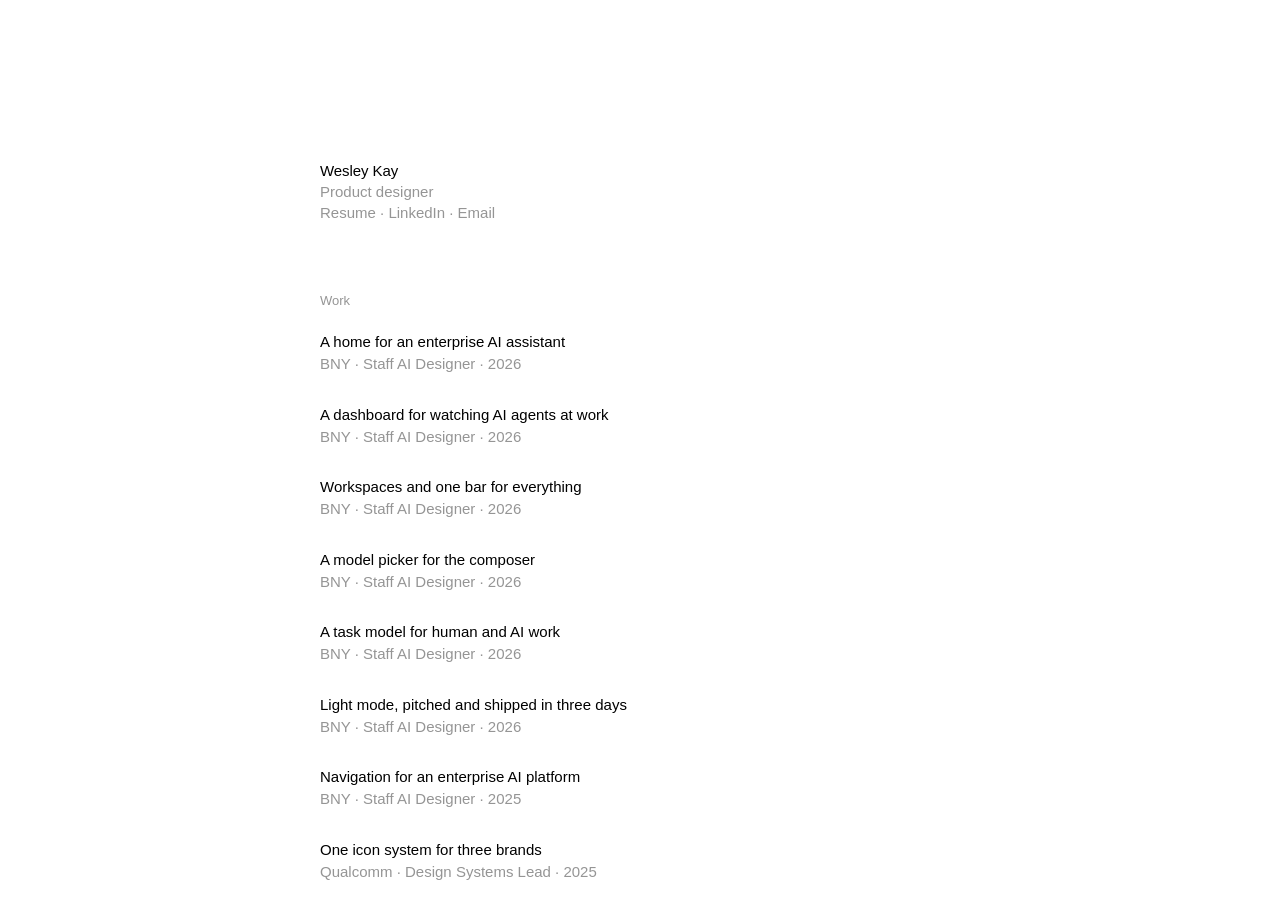
==== index.html @ f8090414 "Project covers, results first, more CivilGrid screens, idle-aware analytics - Ten projects open with" ====
<!doctype html>
<html lang="en">
<head>
<meta charset="utf-8">
<meta name="viewport" content="width=device-width, initial-scale=1">
<title>Wesley Kay · Product designer</title>
<meta name="description" content="Wesley Kay, product designer. Selected projects from BNY, Qualcomm, T-Mobile, Overlay, CivilGrid, and more.">
<meta property="og:title" content="Wesley Kay · Product designer">
<meta property="og:description" content="Senior product designer. Currently design lead for the core experience of Eliza, BNY's enterprise AI platform.">
<meta property="og:type" content="website">
<meta name="theme-color" content="#ffffff" media="(prefers-color-scheme: light)">
<meta name="theme-color" content="#141414" media="(prefers-color-scheme: dark)">
<meta name="color-scheme" content="light dark">
<link rel="icon" href="data:,">
<style>
  :root {
    --ink: #000;          /* titles */
    --ink-2: #2b2b2b;     /* body copy */
    --ink-3: #555;        /* secondary copy, captions */
    --gray: #959595;      /* meta lines */
    --rule: #ececec;
    --bg: #fff;
    --pill: rgba(255,255,255,.78);
    --ring: rgba(0,0,0,.08);
    --ring-hover: rgba(0,0,0,.2);
    --dot: #9a9a9a;
    --veil: rgba(255,255,255,.97);
    --col: 380px;
    --gutter: 56px;
    --ease: cubic-bezier(.22, .7, .12, 1);
    --dur: 650ms;
  }
  * { box-sizing: border-box; margin: 0; padding: 0; }
  :root { color-scheme: light dark; }
  @media (prefers-color-scheme: dark) {
    :root {
      --ink: #f2f2f2; --ink-2: #d4d4d4; --ink-3: #a6a6a6; --gray: #8c8c8c; --rule: #2b2b2b;
      --bg: #141414; --pill: rgba(28,28,28,.8); --ring: rgba(255,255,255,.12); --ring-hover: rgba(255,255,255,.28);
      --dot: #5e5e5e; --veil: rgba(20,20,20,.97);
    }
  }
  html, body { height: 100%; background: var(--bg); }
  body {
    font-family: "Helvetica Neue", Helvetica, Arial, sans-serif;
    color: var(--ink-2);
    -webkit-font-smoothing: antialiased;
    overflow: hidden;
  }
  a { color: inherit; }

  /* ---------- the list column ---------- */
  /* the list column: a full-width scroller so the wheel works anywhere on the page */
  .col {
    position: fixed;
    top: 0; bottom: 0; left: 0;
    width: 100vw;
    overflow-y: auto;
    scrollbar-width: none;
    z-index: 2;
    transition: width 0s;
  }
  .col::-webkit-scrollbar { display: none; }
  .col-inner {
    width: var(--col);
    margin-left: calc(50vw - var(--col) / 2);
    padding: 18vh 0 14vh;
    position: relative;
  }
  /* desktop: the list starts a quarter of the way across, and the project opens beside it with a
     32px gap. The project stays put, centered in the window, while the list scrolls */
  @media (min-width: 1101px) {
    .col-inner { margin-left: 25vw; }
  }
  .peek {
    --peekw: calc(75vw - var(--col) - 32px);
    position: fixed; top: 50%; transform: translateY(-50%); z-index: 3;
    left: calc(25vw + var(--col) + 32px);
    width: var(--peekw);
    opacity: 0; pointer-events: none; transition: opacity 260ms ease;
  }
  /* the text, then a strip of images below it that scrolls sideways */
  .cs { min-width: 0; max-width: 100%; }
  .deck { overflow: hidden; margin-top: 28px; max-width: 100%; }
  .track { position: relative; display: flex; align-items: center; gap: 24px; transition: transform 450ms var(--ease); }
  .track.drag { transition: none; }
  .track { align-items: flex-start; gap: 16px; }
  .deck figure.slide { flex: 0 0 auto; width: min-content; margin: 0; transition: opacity 300ms; }
  .deck figure.slide figcaption { min-width: 240px; }
  .deck .slide img { display: block; width: auto; height: auto; max-height: var(--imgh, 32vh); max-width: calc(var(--peekw, 100vw) - 64px); cursor: zoom-in; }
  .deck figcaption { font-size: 13px; line-height: 1.5; color: var(--gray); margin-top: 10px; max-width: 320px; }
  .strip-nav { display: flex; align-items: center; gap: 12px; margin-top: 16px; font-size: 13px; color: var(--gray); font-variant-numeric: tabular-nums; }
  .strip-nav button { width: 32px; height: 32px; border: 1px solid var(--rule); border-radius: 50%; background: none; color: var(--ink); font: inherit; font-size: 15px; cursor: pointer; }
  .strip-nav button:hover:not(:disabled) { border-color: var(--ink); }
  .strip-nav button:disabled { opacity: .3; cursor: default; }
  .cs h2 { font-size: 20px; line-height: 1.25; letter-spacing: -0.01em; }
  .cs h2 + .meta { margin-top: 4px; margin-bottom: 16px; }
  .dots { display: none; flex-direction: column; gap: 10px; position: fixed; left: 10px; top: 50%; transform: translateY(-50%); z-index: 6; }
  .dots button { position: relative; width: 4px; height: 4px; padding: 0; border: 0; background: var(--dot); cursor: pointer; }
  .dots button::before { content: ""; position: absolute; inset: -3px -8px; }
  .dots button.on { background: var(--ink); }
  /* keep the text off the window edge; the image strip still runs to the edge so the next image peeks in */
  .peek .text { max-width: min(520px, calc(100% - 32px)); }
  body.open .peek { opacity: 1; pointer-events: auto; }
  body.open .peek.swap { opacity: 0; }
  @media (min-width: 1101px) {
    body:not(.full) .panel, body:not(.full) .close { display: none !important; }
    /* clicking an image opens the phone-style view: full screen, dots on the left */
    body.full .panel { left: 0; background: var(--bg); opacity: 1; transform: none; pointer-events: auto; z-index: 4; overflow: hidden; transition: none; }
    body.full .panel-inner { max-width: none; min-height: 100%; display: flex; flex-direction: column; justify-content: center; padding: 72px 0 48px; }
    /* the current slide sits centered; slides are only as wide as their image, so the next one always peeks in */
    body.full .panel .text { display: none; }
    body.full .panel .deck { margin-top: 0; }
    body.full .panel .track { align-items: center; gap: 24px; }
    body.full .panel .deck figure.slide { display: flex; flex-direction: column; align-items: center; text-align: center; }
    body.full .panel .deck figure.slide:not(.on) { opacity: .4; cursor: pointer; }
    body.full .panel .deck .slide img { height: auto; max-height: 78vh; max-width: calc(100vw - 300px); cursor: auto; }
    body.full .panel .deck figcaption { max-width: 560px; }
    body.full .panel .deck figure.slide.past { opacity: 0; }
    body.full .panel .strip-nav { display: none; }
    body.full .dots { display: flex; left: 28px; }
    body.full .close { left: 16px; opacity: 1; pointer-events: auto; transition-delay: 0ms; }
  }

  header { margin-bottom: 72px; }
  header h1 { font-size: 15px; font-weight: 500; color: var(--ink); letter-spacing: -0.005em; }
  header p { font-size: 15px; color: var(--gray); margin-top: 4px; }
  header nav { margin-top: 4px; font-size: 15px; color: var(--gray); }
  header nav a { text-decoration: none; color: var(--gray); transition: color 150ms; }
  header nav a:hover { color: var(--ink); }

  .group-label { font-size: 12px; color: var(--gray); letter-spacing: 0.02em; margin: 0 0 20px; }

  ol { list-style: none; }
  li + li { margin-top: 30px; }
  .item {
    display: block; width: 100%; text-align: left;
    background: none; border: 0; cursor: pointer;
    font: inherit; color: inherit;
  }
  .item .t { display: block; font-size: 15px; font-weight: 500; color: var(--ink); line-height: 1.35; transition: color 200ms; }
  .item .m { display: block; font-size: 15px; color: var(--gray); line-height: 1.35; margin-top: 2px; }
  .item .p { color: var(--gray); }
  .item:hover .t { text-decoration: underline; text-underline-offset: 3px; text-decoration-thickness: 1px; }
  body.open .item .t { color: var(--gray); }
  body.open .item[aria-current="true"] .t { color: var(--ink); }
  body.open .item:hover .t { color: var(--ink); }
  /* the focus box shows only while someone is tabbing, and goes away on any other key or click */
  .item:focus-visible { outline: none; }
  body.tabbing .item:focus-visible { outline: 1px solid var(--ink); outline-offset: 6px; }

  .label-other { margin-top: 88px; }
  .cs .eyebrow { font-size: 13px; color: var(--gray); margin-bottom: 10px; }
  .glance { margin-top: 40px; display: grid; grid-template-columns: repeat(auto-fit, minmax(180px, 1fr)); gap: 20px 28px; padding: 20px 0; border-top: 1px solid var(--rule); border-bottom: 1px solid var(--rule); }
  .glance dt { font-size: 13px; color: var(--gray); }
  .glance dd { font-size: 15px; color: var(--ink); margin-top: 3px; line-height: 1.4; }
  .note { margin-top: 40px; font-size: 13px; color: var(--gray); line-height: 1.5; }

  .more { margin-top: 112px; }
  .label { font-size: 13px; font-weight: 400; color: var(--gray); margin-bottom: 24px; }
  blockquote + blockquote { margin-top: 28px; }
  blockquote p { font-size: 15px; line-height: 1.5; color: var(--ink); }
  blockquote cite { display: block; font-style: normal; font-size: 15px; color: var(--gray); margin-top: 6px; }
  .prose { font-size: 15px; line-height: 1.55; color: var(--ink-2); }
  .prose + .prose { margin-top: 12px; }
  .plain { list-style: none; }
  .plain li + li { margin-top: 18px; }
  .plain .t { display: block; font-size: 15px; font-weight: 500; color: var(--ink); text-decoration: none; line-height: 1.35; }
  .plain .m { display: block; font-size: 15px; color: var(--gray); line-height: 1.35; margin-top: 2px; }
  a.out { text-decoration: none; }
  .arr { width: 0.62em; height: 0.62em; color: var(--gray); margin-left: 4px; vertical-align: 0.05em; transition: color 150ms; }
  a.out:hover .arr { color: var(--ink); }
  .cs .meta a.out { color: inherit; }
  .cs .meta a.out:hover { color: var(--ink); }
  a.t:hover { text-decoration: underline; text-underline-offset: 3px; text-decoration-thickness: 1px; }

  footer { margin-top: 112px; font-size: 13px; color: var(--gray); line-height: 1.5; }

  /* ---------- the case study panel ---------- */
  .panel {
    position: fixed;
    top: 0; bottom: 0; right: 0;
    left: calc(var(--gutter) + var(--col) + var(--gutter));
    overflow-y: auto;
    opacity: 0;
    transform: translateX(32px);
    pointer-events: none;
    transition: opacity 400ms var(--ease), transform var(--dur) var(--ease);
  }
  body.open .panel {
    opacity: 1; transform: none; pointer-events: auto;
    transition-delay: 180ms;
  }
  .panel-inner { max-width: 680px; padding: 18vh var(--gutter) 18vh 0; }
  .panel.swap .panel-inner { opacity: 0; transform: translateY(var(--dy, 8px)); }
  .panel-inner { transition: opacity 260ms ease, transform 360ms var(--ease); }

  /* Same pill on every screen size: "< Close" on desktop, "< Back" on mobile */
  .close {
    /* Desktop: flush with the case study's left edge. Mobile resets this to the corner. */
    position: fixed; top: 16px; left: calc(var(--gutter) + var(--col) + var(--gutter)); z-index: 5;
    display: inline-flex; align-items: center; gap: 4px;
    border: 0; cursor: pointer; font: inherit; font-size: 14px; color: var(--ink);
    padding: 8px 14px; border-radius: 999px; background: var(--pill);
    -webkit-backdrop-filter: blur(10px); backdrop-filter: blur(10px); box-shadow: 0 0 0 1px var(--ring);
    opacity: 0; pointer-events: none; transition: opacity 300ms, box-shadow 150ms;
  }
  body.open .close { opacity: 1; pointer-events: auto; transition-delay: 300ms; }
  .close:hover { box-shadow: 0 0 0 1px var(--ring-hover); }
  .close svg { width: 12px; height: 12px; margin-left: -3px; }
  .close .lbl-back { display: none; }

  .cs h2 { font-size: 28px; font-weight: 500; color: var(--ink); letter-spacing: -0.015em; line-height: 1.15; }
  .cs .meta { font-size: 15px; color: var(--gray); margin-top: 8px; }
  .cs .lede { font-size: 19px; line-height: 1.45; color: var(--ink); margin-top: 40px; letter-spacing: -0.005em; }
  .cs h3 { font-size: 15px; font-weight: 500; color: var(--ink); margin: 56px 0 12px; }
  .cs p { font-size: 15px; line-height: 1.6; color: var(--ink-2); }
  .cs p + p { margin-top: 14px; }
  .cs .nda {
    margin-top: 32px; padding-top: 16px; border-top: 1px solid var(--rule);
    font-size: 13px; line-height: 1.5; color: var(--gray);
  }
  .cs figure { margin: 40px 0; }
  .cs figure img { display: block; width: 100%; height: auto; cursor: zoom-in; }

  /* click an image to see it full size */
  .lightbox {
    position: fixed; inset: 0; z-index: 10;
    background: var(--veil);
    display: flex; overflow: auto;
    opacity: 0; pointer-events: none; transition: opacity 250ms ease;
    cursor: zoom-out;
  }
  .lightbox.on { opacity: 1; pointer-events: auto; }
  .lightbox img {
    margin: auto; padding: 48px;
    max-width: 100%; max-height: 100vh; object-fit: contain;
    transform: scale(.98); transition: transform 300ms var(--ease);
  }
  .lightbox.on img { transform: none; }
  /* wide images (tables, flows) get their real size and scroll sideways instead of shrinking */
  .lightbox.wide img { max-width: none; max-height: none; width: auto; height: calc(100vh - 96px); }
  /* tall images get their real width and scroll down */
  .lightbox.tall img { max-height: none; width: min(100%, 1100px); height: auto; margin: 0 auto; }
  .lightbox .cap { position: fixed; left: 0; right: 0; bottom: 20px; text-align: center; font-size: 13px; color: var(--gray); pointer-events: none; }
  .cs figcaption { font-size: 13px; line-height: 1.5; color: var(--gray); margin-top: 12px; max-width: 520px; }

  .stats { display: grid; grid-template-columns: repeat(auto-fit, minmax(140px, 1fr)); gap: 24px; margin-top: 48px; }
  .stats b { display: block; font-size: 28px; font-weight: 400; color: var(--ink); letter-spacing: -0.02em; }
  .stats span { display: block; font-size: 13px; color: var(--gray); margin-top: 4px; line-height: 1.4; }

  .rows { margin-top: 24px; border-top: 1px solid var(--rule); }
  .rows div { display: grid; grid-template-columns: 140px 1fr; gap: 16px; padding: 14px 0; border-bottom: 1px solid var(--rule); font-size: 15px; line-height: 1.45; }
  .rows dt { color: var(--ink); font-weight: 500; }
  .rows dd { color: var(--ink-3); }

  .next { margin-top: 80px; padding-top: 20px; border-top: 1px solid var(--rule); }
  .next button { background: none; border: 0; cursor: pointer; font: inherit; text-align: left; }
  .next .l { display: block; font-size: 13px; color: var(--gray); }
  .next .t { display: block; font-size: 15px; font-weight: 500; color: var(--ink); margin-top: 4px; }

  /* ---------- small screens: panel slides over the list ---------- */
  @media (max-width: 1100px) {
    .peek { display: none; }
    :root { --col: min(380px, calc(100vw - 48px)); --gutter: 24px; }
    .col-inner { padding-top: 12vh; }
    .col { transition: opacity 300ms; }
    body.open .col { width: 100vw; opacity: 0; pointer-events: none; }
    .panel { left: 0; background: var(--bg); transform: translateX(100%); opacity: 1; z-index: 4; }
    body.open .panel { transform: none; transition-delay: 0ms; }
    .panel-inner { padding: 88px 24px 80px; }
    /* phones: the panel scrolls when a project is taller than the screen. Past either end, up and down
       switch projects. Sideways moves through the images */
    .panel { overflow-y: auto; overscroll-behavior: contain; touch-action: pan-y; }
    .panel::-webkit-scrollbar { display: none; }
    .panel .panel-inner { min-height: 100%; display: flex; flex-direction: column; justify-content: center; padding: 72px 20px 48px 40px; }
    .panel .deck { margin-right: -20px; }
    .panel .deck .slide img { max-height: var(--imgh, 30vh); max-width: calc(100vw - 100px); }
    .panel .cs h2 { font-size: 22px; }
    body.open .dots { display: flex; }
    .close .lbl-close { display: none; }
    .close .lbl-back { display: inline; }
    .close { left: 16px; }
    .rows div { grid-template-columns: 1fr; gap: 2px; }
  }
  @media (prefers-reduced-motion: reduce) {
    * { transition-duration: 1ms !important; transition-delay: 0ms !important; }
  }
</style>
<style>
  /* Pulled 24px left (the script's bleed) so the scene's x = 0 still sits on the text edge */
  .case-animation { width: min(calc(100% + 24px), 364px); height: 138px; margin: -34px 0 18px -24px; overflow: hidden; pointer-events: none; }
  .case-animation canvas { display: block; width: 100%; height: 138px; image-rendering: pixelated; }
  .about-content { display: flow-root; }
  @media (max-width: 600px) { .case-animation { margin-top: -20px; } }
</style>
</head>
<body>

<div class="col" id="col"><div class="col-inner">
  <header>
    <h1>Wesley Kay</h1>
    <p>Product designer</p>
    <nav><a href="Wesley-Kay-Resume.pdf">Resume</a> · <a href="https://linkedin.com/in/wesley-kay">LinkedIn</a> · <a href="mailto:wesley.kay@gmail.com">Email</a></nav>
  </header>

  <h2 class="label">Work</h2>
  <ol id="list"></ol>


  <section class="more" id="kind-words">
    <h2 class="label">Kind words</h2>
    <blockquote><p>“Overlay wouldn’t be where it is today without the work we’ve done with Wesley. What sets him apart is his ability to see the bigger picture.”</p><cite>Lan Wolfer · CEO, Overlay Foundation</cite></blockquote>
    <blockquote><p>“Wesley is a holistic and critical thinker. It was a joy to collaborate with him on intricate design challenges.”</p><cite>Irene Barber · Design Director, Blink UX</cite></blockquote>
    <blockquote><p>“Wesley handled everything with what felt like ease, from design strategy and UX to marketing and branding.”</p><cite>Josh Mackanic · CEO &amp; Co-Founder, CivilGrid</cite></blockquote>
  </section>

  <section class="more" id="about">
    <h2 class="label">About</h2>
    <div class="about-content">
    <p class="prose">I design products. Before UX I got a Masters in Architecture, and I still think in systems. ~Eight years in, I've done enterprise AI, design systems, consumer navigation and search, and a DeFi startup I co-founded.</p>
    <p class="prose">Home is the PNW. When I'm not designing I'm with my kids skiing, cycling or picking blueberries.</p>
    </div>
  </section>

  <section class="more">
    <h2 class="label">Experience</h2>
    <ol class="plain">
      <li><a class="t out" href="https://www.bny.com/corporate/global/en/about-us/technology-innovation/artificial-intelligence.html" target="_blank" rel="noopener">BNY<svg class="arr" viewBox="0 0 10 10" aria-hidden="true"><path d="M2.5 7.5L7.5 2.5M3.5 2.5h4v4" fill="none" stroke="currentColor" stroke-width="1.1" stroke-linecap="round" stroke-linejoin="round"/></svg></a><span class="m">Senior (Staff) Designer · Contract · 2025 to now</span></li>
      <li><a class="t out" href="https://react.qui.qualcomm.com/components/overview" target="_blank" rel="noopener">Qualcomm<svg class="arr" viewBox="0 0 10 10" aria-hidden="true"><path d="M2.5 7.5L7.5 2.5M3.5 2.5h4v4" fill="none" stroke="currentColor" stroke-width="1.1" stroke-linecap="round" stroke-linejoin="round"/></svg></a><span class="m">Senior (Staff) Designer · Contract · 2024 to 2025</span></li>
      <li><span class="t">Contango</span><span class="m">Contract Product Designer · 2025 · Rubicon</span></li>
      <li><span class="t">Field Design Co.</span><span class="m">Founder, Principal Designer · 2023 to 2025 · CivilGrid and others</span></li>
      <li><a class="t out" href="https://numbergroup.xyz/" target="_blank" rel="noopener">Number Group<svg class="arr" viewBox="0 0 10 10" aria-hidden="true"><path d="M2.5 7.5L7.5 2.5M3.5 2.5h4v4" fill="none" stroke="currentColor" stroke-width="1.1" stroke-linecap="round" stroke-linejoin="round"/></svg></a><span class="m">Contract Product Designer · 2024 to 2025 · Stalk, Oxbow</span></li>
      <li><a class="t out" href="https://overlay.market/" target="_blank" rel="noopener">Overlay Protocol<svg class="arr" viewBox="0 0 10 10" aria-hidden="true"><path d="M2.5 7.5L7.5 2.5M3.5 2.5h4v4" fill="none" stroke="currentColor" stroke-width="1.1" stroke-linecap="round" stroke-linejoin="round"/></svg></a><span class="m">Co-founder, COO · 2021 to 2025</span></li>
      <li><a class="t out" href="https://www.t-mobile.com/" target="_blank" rel="noopener">T-Mobile<svg class="arr" viewBox="0 0 10 10" aria-hidden="true"><path d="M2.5 7.5L7.5 2.5M3.5 2.5h4v4" fill="none" stroke="currentColor" stroke-width="1.1" stroke-linecap="round" stroke-linejoin="round"/></svg></a><span class="m">Senior UX Designer, Lead · 2020 to 2021</span></li>
      <li><span class="t">Toptender</span><span class="m">UI/UX Consultant · 2019</span></li>
      <li><a class="t out" href="https://opolis.co/" target="_blank" rel="noopener">Opolis<svg class="arr" viewBox="0 0 10 10" aria-hidden="true"><path d="M2.5 7.5L7.5 2.5M3.5 2.5h4v4" fill="none" stroke="currentColor" stroke-width="1.1" stroke-linecap="round" stroke-linejoin="round"/></svg></a><span class="m">UI/UX Designer · 2018 to 2019</span></li>
    </ol>
  </section>


  <footer>Wesley Kay · 2026 · Built with Claude.</footer>
</div></div>

<button class="close" id="close" aria-label="Close"><svg viewBox="0 0 10 10" aria-hidden="true"><path d="M6.5 2L3.5 5l3 3" fill="none" stroke="currentColor" stroke-width="1.3" stroke-linecap="round" stroke-linejoin="round"/></svg><span class="lbl-close">Close</span><span class="lbl-back">Back</span></button>

<section class="panel" id="panel" aria-live="polite">
  <div class="panel-inner" id="panel-inner"></div>
</section>

<script>
const IMG = "images/";

// ---------- analytics: sends visit events to Wesley's own collector ----------
// Add ?notrack to any URL to stop tracking this browser (?track turns it back on).
const T = (() => {
  const ENDPOINT = location.hostname === "127.0.0.1" ? "http://127.0.0.1:8787/e"
    : location.hostname === "wloka-1.github.io" ? "https://snousty-1.tailc765e1.ts.net/portfolio-stats/e" : "";
  const store = (s, k, v) => { try { if (v === undefined) return s.getItem(k); s.setItem(k, v); } catch (e) {} };
  const qs = new URLSearchParams(location.search);
  if (qs.has("notrack")) store(localStorage, "pa_off", "1");
  if (qs.has("track")) { try { localStorage.removeItem("pa_off"); } catch (e) {} }
  const noop = { via: null, project() {}, slide() {}, event() {} };
  if (!ENDPOINT || store(localStorage, "pa_off") || navigator.webdriver) return noop;

  const id = () => Math.random().toString(36).slice(2, 10) + Date.now().toString(36);
  let visitor = store(localStorage, "pa_v");
  if (!visitor) { visitor = id(); store(localStorage, "pa_v", visitor); }
  // a new session after 30 minutes away
  let session = store(sessionStorage, "pa_s");
  const lastSeen = +store(sessionStorage, "pa_t") || 0;
  if (!session || Date.now() - lastSeen > 30 * 60 * 1000) { session = id(); store(sessionStorage, "pa_s", session); store(sessionStorage, "pa_m", ""); }
  let needMeta = !store(sessionStorage, "pa_m");
  let active = +store(sessionStorage, "pa_a") || 0;

  let queue = [];
  const send = beacon => {
    store(sessionStorage, "pa_t", String(Date.now()));
    store(sessionStorage, "pa_a", String(Math.round(activeNow())));
    if (!queue.length && !beacon) return;
    const body = { s: session, v: visitor, active: Math.round(activeNow()), ev: queue };
    if (needMeta) body.meta = { ref: document.referrer, url: location.href, hash: location.hash,
      screen: `${screen.width}x${screen.height}`, lang: navigator.language,
      tz: Intl.DateTimeFormat().resolvedOptions().timeZone };
    queue = [];
    const data = JSON.stringify(body);
    // text/plain keeps this a simple request, so the browser sends it without a preflight
    const ok = beacon && navigator.sendBeacon && navigator.sendBeacon(ENDPOINT, new Blob([data], { type: "text/plain" }));
    if (!ok) fetch(ENDPOINT, { method: "POST", body: data, keepalive: true, headers: { "Content-Type": "text/plain" } }).catch(() => {});
    needMeta = false; store(sessionStorage, "pa_m", "1");
  };
  // send a few seconds after something happens, so little is lost if the tab is killed
  let soon;
  const push = e => { queue.push({ t: Date.now(), ...e }); clearTimeout(soon); soon = setTimeout(send, 3000); if (queue.length > 40) send(); };

  // time only counts while the tab is visible and someone has touched the page in the last minute
  let visibleSince = document.visibilityState === "visible" ? performance.now() : null;
  const activeNow = () => active + (visibleSince != null ? performance.now() - visibleSince : 0);
  const timer = () => ({ ms: 0, since: visibleSince != null ? performance.now() : null });
  const pause = (t, at = performance.now()) => { if (t && t.since != null) { t.ms += Math.max(0, at - t.since); t.since = null; } };
  const resume = t => { if (t && t.since == null) t.since = performance.now(); };
  const total = t => t.ms + (t.since != null ? performance.now() - t.since : 0);

  let proj = null, slide = null;
  const endSlide = () => { if (slide) { push({ type: "slide", p: slide.p, i: slide.i, d: Math.round(total(slide.t)), how: slide.how }); slide = null; } };
  const endProject = () => { endSlide(); if (proj) { push({ type: "project", p: proj.p, d: Math.round(total(proj.t)), how: proj.how }); proj = null; } };

  const api = {
    via: null,
    project(p) {
      if (proj && proj.p === p) return;
      endProject();
      if (p) proj = { p, t: timer(), how: api.via || "url" };
    },
    slide(p, i) {
      if (!p || (slide && slide.p === p && slide.i === i)) return;
      endSlide();
      slide = { p, i, t: timer(), how: api.via || "open" };
    },
    event(type, extra = {}) { push({ type, p: proj?.p, ...extra }); },
  };

  // idle: no mouse, wheel, key, or touch for a minute (not scroll events, which the page fires itself). The minute itself counts as reading time,
  // then the clock stops until the next input. Catches windows left open behind other apps
  const IDLE = 60 * 1000;
  let lastInput = performance.now(), idle = false;
  const start = () => { visibleSince = performance.now(); resume(proj?.t); resume(slide?.t); };
  ["pointermove", "pointerdown", "keydown", "wheel", "touchstart"].forEach(type =>
    addEventListener(type, () => {
      lastInput = performance.now();
      if (idle && document.visibilityState === "visible") { idle = false; start(); }
    }, { capture: true, passive: true }));
  setInterval(() => {
    if (idle || visibleSince == null || performance.now() - lastInput < IDLE) return;
    idle = true;
    const at = lastInput + IDLE;
    active += Math.max(0, at - visibleSince); visibleSince = null;
    pause(proj?.t, at); pause(slide?.t, at);
  }, 5000);

  document.addEventListener("visibilitychange", () => {
    if (document.visibilityState === "hidden") {
      if (visibleSince != null) { active += performance.now() - visibleSince; visibleSince = null; }
      pause(proj?.t); pause(slide?.t);
      // close out what's open so a tab that never comes back still reports it
      const p = proj?.p, s = slide;
      endProject(); send(true);
      proj = p ? { p, t: { ms: 0, since: null }, how: "resume" } : null;
      slide = s ? { p: s.p, i: s.i, t: { ms: 0, since: null }, how: "resume" } : null;
    } else {
      lastInput = performance.now(); idle = false;
      start();
    }
  });
  addEventListener("pagehide", () => { endProject(); send(true); });
  setInterval(() => send(), 15000);

  // how far down the page people get
  const seen = new Set();
  const io = new IntersectionObserver(entries => entries.forEach(en => {
    const name = en.target.querySelector("h2")?.textContent.trim();
    if (en.isIntersecting && name && !seen.has(name)) { seen.add(name); push({ type: "section", name }); }
  }), { threshold: 0.4 });
  document.querySelectorAll("section.more").forEach(s => io.observe(s));

  // outbound links: resume, LinkedIn, email, company links
  document.addEventListener("click", e => {
    const a = e.target.closest("a[href]");
    if (!a) return;
    const label = a.textContent.trim().slice(0, 60) || a.hostname;
    push({ type: "link", label, href: a.href.slice(0, 200) });
    send(true);
  }, true);

  push({ type: "view", hash: location.hash });
  send();
  return api;
})();


const ORG_LINKS = {
  "BNY": "https://www.bny.com/corporate/global/en/about-us/technology-innovation/artificial-intelligence.html",
  "Qualcomm": "https://react.qui.qualcomm.com/components/overview",
  "Overlay": "https://overlay.market/",
  "T-Mobile": "https://www.t-mobile.com/",
  "Opolis": "https://opolis.co/"
};
const orgLink = org => ORG_LINKS[org]
  ? `<a class="out" href="${ORG_LINKS[org]}" target="_blank" rel="noopener">${org}<svg class="arr" viewBox="0 0 10 10" aria-hidden="true"><path d="M2.5 7.5L7.5 2.5M3.5 2.5h4v4" fill="none" stroke="currentColor" stroke-width="1.1" stroke-linecap="round" stroke-linejoin="round"/></svg></a>`
  : org;

const projects = [
  { id: "ai-home", title: "A home for an enterprise AI assistant",
    org: "BNY", role: "Staff AI Designer", when: "2026",
    text: "Eliza had a chat box and a daily planner, but nothing that told you what needed you. I designed a home for the assistant and built it as a coded prototype on real data: to-dos, updates from your agents, and suggestions in one place, with a way to act on each without leaving. Research showed people didn't trust it enough to act, so I shifted it from showing everything to showing what you should do next. It's still in progress." },
  { id: "ai-navigation", title: "Navigation for an enterprise AI platform",
    org: "BNY", role: "Staff AI Designer", when: "2025", tools: "Claude",
    text: "The navigation I designed for Eliza (the bank's internal AI platform, used by about 50,000 employees) shipped bank-wide in March 2026 and hasn't changed since. Before, it had a horizontal top bar plus three vertical navs, sometimes all on screen at once. I proposed the redesign and got the go-ahead. I mapped the information architecture, ran my own user research, wrote a categorization for apps that scales and was adopted, and led the design through implementation." },
  { id: "agent-dashboard", title: "A dashboard for watching AI agents at work",
    org: "BNY", role: "Staff AI Designer", when: "2026",
    text: "The dashboard for BNY's AI agents showed everyone the same view, whether they managed a team or were troubleshooting one failure. I redesigned it around roles: managers see the full picture, everyone else sees what they need to fix things. I added sign-off tracking so the data gets reviewed instead of just sitting there, put the escalation path on the page, and made it easy to isolate one struggling agent among many. It's in progress." },
  { id: "workspaces", title: "Workspaces and one bar for everything",
    org: "BNY", role: "Staff AI Designer", when: "2026",
    text: "I explored how Eliza could organize work. A workspace holds the context for a body of work (files, people, tools), and projects nest inside it with their own. One input handles search, navigation, and chat, and opens from anywhere with a shortcut. The idea goes back to Jef Raskin's Canon Cat in 1987: search is navigation is command. I built it as a coded prototype." },
  { id: "model-picker", title: "A model picker for the composer",
    org: "BNY", role: "Staff AI Designer", when: "2026",
    text: "We added a model picker to the composer. I designed it." },
  { id: "icons", title: "One icon system for three brands",
    org: "Qualcomm", role: "Design Systems Lead", when: "2025",
    text: "Qualcomm's 1,500+ icon library shipped with the enterprise beta and is now public. Before it, Qualcomm, Snapdragon, and Dragonwing had three icon sets in use, and they disagreed. I audited them and set one size and stroke ramp, with separate rules for product icons and marketing icons. We built the library on Lucide, an open-source set, and I added a review path so custom icons had to earn their place. I also used AI to build a Figma importer that made every icon searchable." ,
    shots: [
      ["covers/icons.jpg", ""],
      ["qualcomm/icon-decision-tree.png", "Four of the five paths end in reusing an icon. Only one ends at a request to the system team."],
      ["qualcomm/icon-ramp-comparison.png", "Sizes, strokes, and names across three sets, with the recommendation on the right of each table."],
      ["qualcomm/Ramp.png", "The utility ramp. Size and stroke move together."],
      ["qualcomm/Sizing.png", "Pick from the ramp instead of scaling by eye."],
      ["qualcomm/icon-scaling.png", "Each rule shipped with a do and a don't."],
      ["qualcomm/icon-contextual-use.png", "Utility icons do a job. Decoration goes to the marketing set."]
    ] },
  { id: "search", title: "One search for shopping and support",
    org: "T-Mobile", role: "Lead UX Designer", when: "2020 to 2021",
    text: "Zero-result searches fell to 0.7% because we built a page for searches with no results, and search usage rose 24% because we added a search button to the home page. Searching \"iPhone\" on T-Mobile could mean buying one, finding a case, or fixing the one you have, and about 13% of searches used to return nothing. I joined the redesign mid-project as the only designer on a three-person team and led design and research direction across web and mobile. Suggestions helped people form the query, account searches put tasks like paying a bill first, and results split into phones, accessories, and support." ,
    shots: [
      ["covers/search.jpg", ""],
      ["tmo1.png", "Same query across product and support views."],
      ["tmo/objectives.png", "The objectives from the project brief: reduce cost, increase revenue, improve CSAT, improve usability."],
      ["tmo3.png", "Clicks after searching \"pay bill\" on the old results page."],
      ["tmo5.png", "A partial \"iPh\" offers both phones and support."],
      ["tmo/wireframe-pay-bill.png", "Wireframe for \"pay my bill.\" The task is one click away, above the articles."],
      ["tmo7.png", "An explicit way out when the content lives elsewhere."]
    ] },
  { id: "civil-conflicts", title: "Finding what's in the way before you dig",
    org: "CivilGrid", role: "Design consultant", when: "2025",
    text: "Before a utility project breaks ground, engineers have to find everything it could collide with: paving moratoria, other planned projects, city and county lines, existing utilities. They pulled it together by hand for every project. I designed CivilGrid's conflict reports, which compile it from the map in four inputs. Then I turned the report into a list teams work through over weeks, with a status on every conflict." ,
    shots: [
      ["covers/civil-conflicts.jpg", ""],
      ["civilgrid/conflicts.png", "Every conflict gets a status and a color that matches the map."],
      ["civilgrid/utility-data.png", "Click any utility on the map to see who owns it, what it's made of, and when the data was loaded."],
      ["civilgrid/project-nav.png", "Inside a project, the left nav groups general info, analysis, and the project's maps."],
      ["civilgrid/new-report.png", "The map stays live while you set up the report."],
      ["civilgrid/report.png", "Moratoria within half a mile of the project, with overlap, dates, and a contact for each."]
    ] },
  { id: "overlay-app", title: "A trading app that starts with the markets",
    org: "Overlay", role: "Co-founder, COO", when: "2021 to 2025",
    text: "Overlay raised a $4M seed and grew from 3 to 25 people. I co-founded it and ran design. It's a protocol for trading niche data markets. The first app opened on trade controls, which only worked for people who already knew what they wanted. Over four iterations I moved the first screen to a list of markets, then featured markets, so people understood what they were betting on before they bet." ,
    shots: [
      ["covers/overlay-app.jpg", ""],
      ["overlay1.png", "The final app on mobile and desktop."],
      ["overlay8.png", "Left to right: trade controls first, then market discovery first."],
      ["overlay2.png", "A working product could still be too expensive to use."]
    ] },
  { id: "task-model", title: "A task model for human and AI work",
    org: "BNY", role: "Staff AI Designer", when: "2026",
    text: "My task model for human and AI work was adopted, tested in 1:1 sessions, and is the base for the assistant home I'm designing now. When work comes from people and from AI, a feed sorted by arrival time can't tell you what needs you. So the model sorts by where work comes from: things you started, things assigned to you, and things AI proposes for you to decide on." },
  { id: "light-mode", title: "Light mode, pitched and shipped in three days",
    org: "BNY", role: "Staff AI Designer", when: "2026",
    text: "I shipped Eliza's light mode in three days. It had no light mode, and dev teams had started building their own, so the platform was about to split into themes that didn't match. Management asked for one. I used AI to build several complete directions fast and put them side by side for the Head of Design." },
  { id: "rubicon", title: "Staking and bridging, simple enough to do drunk",
    org: "Contango", role: "Product Designer, contract", when: "2025",
    text: "Project Rubicon launched in November 2025. It lets Bittensor holders stake their tokens and bridge them to Base for liquidity pools. That's four steps across three chains, and the founder's bar was that you could do it drunk. I laid the steps out as one numbered column, with the chains, rate, fees, and wallet for each step shown right where you need them. After launch I designed the dashboard." ,
    shots: [
      ["covers/rubicon.jpg", ""],
      ["contango/stake.png", "Four steps, one column. The chain chips on each step say where your tokens are going."],
      ["contango/confirm.png", "The last check before a cross-chain move."]
    ] },
  { id: "patterns", title: "UX patterns across Qualcomm's products",
    org: "Qualcomm", role: "Design Systems Lead", when: "2025",
    text: "My UX pattern research got Qualcomm's leadership to agree on the roadmap. Component specs couldn't answer what product designers kept asking me, like whether filters go above a table or in its columns. I interviewed designers and leadership, collected examples from shipping products, and set a framework that separates reusable layouts from guidance on when to use them. I also proposed three libraries (UX patterns, components, foundations) so teams stopped using the same words for different things." ,
    shots: [
      ["qualcomm/system-definitions.png", "One vocabulary for the whole system, from design patterns down to primitives."]
    ] },
  { id: "docs", title: "Design system docs, written 120x faster",
    org: "Qualcomm", role: "Design Systems Lead", when: "2025", tools: "Claude",
    text: "60 fully documented components went out for Qualcomm's enterprise beta with 120x less writing effort. I owned the documentation for the design system and drew every component illustration. Moving a doc into the CMS by hand took about two hours, so I built a workflow that drafts docs and converts them, with designers reviewing the output." ,
    shots: [
      ["covers/docs.jpg", ""],
      ["qualcomm/qds-components-1.png", ""],
      ["qualcomm/doc-wireframes.png", "Page templates for home, foundations, a foundation page, and a component page."],
      ["qualcomm/qds-components-2.png", "The repeated grid and connectors keep the family consistent while each drawing explains a different component."],
      ["qualcomm/doc-illustration-howto.png", "The same language for guideline pages: a library feeding components into a product."]
    ] },
  { id: "civil-draw", title: "Drawing on the map before there's a project",
    org: "CivilGrid", role: "Design consultant", when: "2024 to 2025",
    text: "About 80% of CivilGrid's new users didn't have a project yet, and the business only earns when someone creates one. Civil Draw, the drawing tool, was the bridge, but people forgot it existed after training. I made the app map-first with Civil Draw on the home screen, let people draw now and save to a project later, and moved sharing to the top right where people expect it." ,
    shots: [
      ["covers/civil-draw.jpg", ""],
      ["civilgrid/map-home.png", "Home is the map, with every project on it."],
      ["civilgrid/draw-tools.png", "Drawing tools sit along the bottom of the map: polygon, line, marker, text, image, stamp."],
      ["civilgrid/civil-draw.png", "Civil Draw on the map: drawing tools along the bottom, objects and modes in the corners."]
    ] },
  { id: "civil-downloads", title: "Data downloads people can finish themselves",
    org: "CivilGrid", role: "Design consultant", when: "2025",
    text: "About half of CivilGrid's data download requests didn't actually need approval. They came from confusing defaults, like layers pre-selected with no data in the area. I turned downloads into a two-step wizard that separates included, available, and restricted layers, blocks empty ones, and shows restrictions up front. Anything that does need approval goes through its own tracked request." },
  { id: "civil-ai", title: "AI answers from agency rulebooks",
    org: "CivilGrid", role: "Design consultant", when: "2025",
    text: "Civil engineers dig through long agency PDFs for permit rules and clearances. CivilGrid wanted an LLM to read them and answer per project. I designed how that shows up: a few insights pre-loaded for each project, room to ask more, and a cited source on every answer, because an engineer won't trust a number without one. This was early exploration when my engagement ended." },
  { id: "corn-bridge", title: "A Bitcoin bridge you can read at a glance",
    org: "Stalk", role: "Product Designer, contract", when: "2025",
    text: "Stalk is a Bitcoin DeFi network, and its bridge was where people got stuck. I cut it to one input and spelled out the transfer in plain terms: what you send, what you get, how long it takes, and the fees. The same screen handles three kinds of transfer, and your history stays open beside it." },
  { id: "corn-token", title: "Checking, claiming, and staking an airdrop",
    org: "Stalk", role: "Product Designer, contract", when: "2025",
    text: "Stalk was replacing its points program with a token. I designed the pages for checking an airdrop, claiming it, and staking it. I mapped six ways people could arrive so each one ended at a wallet that could claim, kept the points-to-token math behind a hover, and showed the yield for every staking period up front." },
  { id: "stalk", title: "A meme coin launcher styled like a trading terminal",
    org: "Stalk", role: "Product Designer, contract", when: "2024",
    text: "Stalk Market launched as a meme coin launchpad styled like a trading terminal. It had to feel familiar to pump.fun users and still look like its own thing, so I took it from soft and rounded to sharp corners, a black base, and an orange accent. The home screen leads with what traders watch, and a chat with clickable cashtags sits beside the market." ,
    shots: [
      ["covers/stalk.jpg", ""],
      ["stalk/home-desktop.png", "Desktop home. Tokens on the left, live video and the troll box on the right."],
      ["stalk/concepts.png", "Five concepts, left to right. The layout barely moves. The attitude does."],
      ["stalk/mobile.png", "Mobile home, the troll box tab, and the trade drawer on a token page."]
    ] },
  { id: "oxbow", title: "An admin console for a compliant privacy pool",
    org: "Oxbow", role: "Product Designer, contract", when: "2025",
    text: "Oxbow is a privacy pool. You deposit crypto and later withdraw it to a fresh address, with a zero-knowledge proof breaking the link between the two. To stay compliant, admins decide which deposits are allowed in. I designed the admin console where they make those calls, plus the deposit and withdrawal flows on the user side." ,
    shots: [
      ["covers/oxbow.jpg", ""],
      ["oxbow/admin.png", "Totals up top, every deposit below, with a date filter open."],
      ["oxbow/transactions.png", "Status and flag side by side, with the reviewer's actions at the end of each row."],
      ["oxbow/withdraw-proof.png", "The wait, made visible."]
    ] },
  { id: "overlay-brand", title: "Scientists and cats: a brand and component library",
    org: "Overlay", role: "Co-founder, COO", when: "2021 to 2025",
    text: "Overlay's protocol was technically deep, and the brand didn't have to be. I wrote the design ethos and built the early identity, then brought in an agency as it matured. With our front-end lead I built a shared component library that covered behavior as well as looks, so new features didn't re-decide every control." ,
    shots: [
      ["covers/overlay-brand.jpg", ""],
      ["overlay5.png", "The mark went from two rings to one with a wave, and the pixel cat grew up."],
      ["overlay3.png", "The ethos. Cats knock things off the shelf, which is a decent way to design for everything."],
      ["overlay4.png", "Pending, inactive, and selected states alongside responsive headers."],
      ["overlay6.png", "Referrals on mobile: before connecting, entering a code, and earning."]
    ] },
  { id: "unav", title: "Universal navigation across 30 sites",
    org: "T-Mobile", role: "Lead UX Designer", when: "2020 to 2021",
    text: "T-Mobile's universal navigation grew from 16 to 30 sites, navigation usage rose 23%, and it serves 40M+ monthly users. I led it: the shared header and menu across T-Mobile's websites." },
];

// BNY, Qualcomm (except the UX patterns work), and CivilGrid's AI answers were built with Claude. Everything else was designed in Figma
projects.forEach(p => { p.tools = (p.org === "BNY" || p.org === "Qualcomm" || p.id === "civil-ai") && p.id !== "patterns" ? "Claude" : "Figma"; });
projects.find(p => p.id === "docs").tools = "Claude, Figma";

// group by company, newest company first, then newest project first within it.
// Dates sort by start year, then end year ("now" counts as this year). Ties keep their written order
const years = w => { const [a, b] = w.split(" to "); return [+a, b === "now" ? new Date().getFullYear() : +(b || a)]; };
const newer = (p, q) => p[0] - q[0] || p[1] - q[1];
const orgs = new Map();
projects.forEach((p, i) => {
  const y = years(p.when), g = orgs.get(p.org);
  if (!g) orgs.set(p.org, { y, i });
  else if (newer(y, g.y) > 0) g.y = y;
});
projects.forEach((p, i) => { p._i = i; });
projects.sort((x, y) => {
  const gx = orgs.get(x.org), gy = orgs.get(y.org);
  return newer(gy.y, gx.y) || gx.i - gy.i || newer(years(y.when), years(x.when)) || x._i - y._i;
});

const list = document.getElementById("list");
const panel = document.getElementById("panel");
const inner = document.getElementById("panel-inner");

const itemHTML = p => `
  <li><button class="item" data-id="${p.id}">
    <span class="t">${p.title}</span>
    <span class="m">${p.org} · ${p.role} · ${p.when}</span>
  </button></li>`;
list.innerHTML = projects.map(itemHTML).join("");

const peek = document.createElement("div");
peek.className = "peek";
document.body.appendChild(peek);
const col = document.getElementById("col");
const desktop = matchMedia("(min-width: 1101px)");
const dots = document.createElement("nav");
dots.className = "dots";
dots.innerHTML = projects.map(p => `<button data-id="${p.id}" aria-label="${p.title}"></button>`).join("");
document.body.appendChild(dots);

const deckHTML = p => `<div class="cs"><div class="text">
    <h2>${p.title}</h2>
    <p class="meta">${orgLink(p.org)} · ${p.role} · ${p.when}</p>
    <p>${p.text}</p>
    ${p.tools ? `<p class="meta">Tools · ${p.tools}</p>` : ""}
    ${p.org === "BNY" ? `<p class="meta">Under NDA, so no images.</p>` : ""}
  </div>
  ${p.shots ? `<div class="deck"><div class="track">${p.shots.map(([src, cap]) => `<figure class="slide"><img src="${IMG}${src}" alt="${cap.replace(/"/g, "&quot;")}">${cap ? `<figcaption>${cap}</figcaption>` : ""}</figure>`).join("")}</div></div>` : ""}
  ${p.shots?.length > 1 ? `<div class="strip-nav"><button data-d="-1" aria-label="Previous image">←</button><span class="count">1 / ${p.shots.length}</span><button data-d="1" aria-label="Next image">→</button></div>` : ""}
</div>`;

let cur = -1, si = 0;
// animate only when someone moves between slides; layout fixes (opening, resizing, images loading) snap
function setSlide(n, animate = true) {
  // in the full-screen view, going left past the first image goes back to the text
  if (n < 0 && full()) return exitFull();
  const max = (projects[cur]?.shots || []).length - 1;
  si = Math.max(0, Math.min(max, n));
  T.slide(projects[cur]?.id, si);
  for (const track of document.querySelectorAll(".track")) {
    const el = track.children[si];
    // in the desktop full-screen view the current slide is centered
    const centered = full() && track.closest(".panel");
    const x = centered ? el.offsetLeft - (track.parentNode.clientWidth - el.offsetWidth) / 2
      : Math.min(el.offsetLeft, Math.max(0, track.scrollWidth - track.parentNode.clientWidth));
    if (!animate) track.classList.add("drag");
    track.style.transform = `translateX(${-x}px)`;
    if (!animate) { track.offsetWidth; track.classList.remove("drag"); }
    [...track.children].forEach((el, i) => { el.classList.toggle("on", i === si); el.classList.toggle("past", i < si); });
  }
  for (const nav of document.querySelectorAll(".strip-nav")) {
    nav.querySelector(".count").textContent = `${si + 1} / ${max + 1}`;
    nav.querySelector('[data-d="-1"]').disabled = si === 0;
    nav.querySelector('[data-d="1"]').disabled = si === max;
  }
}
// the project is fixed in place on desktop, so there's nothing to position
function placePeek() {}
// arrow keys can select an item that's scrolled out of view, so bring it back
function keepOnScreen() {
  if (!desktop.matches) return;
  const b = document.querySelector('.item[aria-current="true"]');
  if (!b) return;
  const r = b.getBoundingClientRect();
  const by = r.bottom > innerHeight - 32 ? r.bottom - innerHeight + 64 : r.top < 32 ? r.top - 64 : 0;
  if (by) col.scrollBy({ top: by, behavior: "smooth" });
}
// phones: images shrink a little to fit under the text, but never so small they can't be read
function fitImages() {
  const deck = inner.querySelector(".deck");
  if (!deck || desktop.matches) return;
  const room = panel.clientHeight - 120 - inner.querySelector(".text").offsetHeight - 28 - 110;
  deck.style.setProperty("--imgh", Math.round(Math.max(240, Math.min(room, innerHeight * 0.42))) + "px");
}
function render(p) {
  inner.innerHTML = deckHTML(p);
  peek.innerHTML = deckHTML(p);
  fitImages();
  peek.querySelectorAll("img").forEach(img => img.addEventListener("load", placePeek));
  inner.querySelectorAll("img").forEach(img => img.addEventListener("load", () => full() && setSlide(si, false)));
  setSlide(0, false);
  placePeek();
  keepOnScreen();
  panel.scrollTop = 0;
}
addEventListener("resize", () => { fitImages(); setSlide(si, false); placePeek(); });

function open(id, push = true, dir = 1) {
  const i = projects.findIndex(x => x.id === id);
  if (i < 0) return close(false);
  const p = projects[i];
  const wasOpen = document.body.classList.contains("open");
  cur = i;
  T.project(id);
  document.querySelectorAll(".item").forEach(b => b.setAttribute("aria-current", b.dataset.id === id));
  dots.querySelectorAll("button").forEach(b => b.classList.toggle("on", b.dataset.id === id));
  if (wasOpen) {
    panel.style.setProperty("--dy", dir > 0 ? "-24px" : "24px");
    panel.classList.add("swap"); peek.classList.add("swap");
    setTimeout(() => { render(p); panel.classList.remove("swap"); peek.classList.remove("swap"); }, 220);
  } else {
    render(p);
    document.body.classList.add("open");
  }
  if (push) history.pushState(null, "", "#" + id);
  else history.replaceState(null, "", "#" + id);
}

const full = () => document.body.classList.contains("full");
function enterFull() { document.body.classList.add("full"); setSlide(si, false); T.event("full", { i: si }); }
function exitFull() { document.body.classList.remove("full"); setSlide(si, false); placePeek(); }
function close(push = true) {
  cur = -1;
  T.project(null);
  document.body.classList.remove("open", "full");
  document.querySelectorAll(".item").forEach(b => b.removeAttribute("aria-current"));
  if (push) history.pushState(null, "", location.pathname);
  else history.replaceState(null, "", location.pathname);
}

// move to the next or previous project. Past the last one, go back to the page at Kind words
function step(d) {
  if (cur < 0) return open(projects[0].id);
  const n = cur + d;
  if (n >= projects.length) {
    close(false);
    const k = document.getElementById("kind-words");
    col.scrollTo({ top: k.offsetTop - 120, behavior: desktop.matches ? "smooth" : "auto" });
  } else if (n < 0) close(false);
  else open(projects[n].id, false, d);
}

document.addEventListener("click", e => {
  T.via = e.target.closest(".dots") ? "dot" : "click";
  const sn = e.target.closest(".strip-nav button");
  if (sn) return setSlide(si + +sn.dataset.d);
  const slide = e.target.closest(".slide");
  if (slide) {
    const n = [...slide.parentNode.children].indexOf(slide);
    const img = e.target.closest("img");
    // desktop: any image opens the full-screen view on that image. Phones: the zoomable lightbox
    if (desktop.matches) { if (!full()) { si = n; enterFull(); } else if (n !== si) setSlide(n); }
    else if (img) openLightbox(img);
    return;
  }
  const b = e.target.closest("[data-id]");
  if (!b && full()) { if (!e.target.closest(".close, a")) exitFull(); return; }
  if (!b) {
    // desktop: clicking anywhere else closes it
    if (desktop.matches && document.body.classList.contains("open") && !e.target.closest(".peek, a, .lightbox")) close();
    return;
  }
  if (b.classList.contains("item") && b.getAttribute("aria-current") === "true") return close();
  open(b.dataset.id);
});

// trackpad: a swipe moves one slide (or, in the full-screen view, up and down change project).
// After a swipe the trackpad keeps sending fading "momentum" events. Those are ignored, but a
// new swipe shows up as the deltas growing again, and that unlocks right away
let wx = 0, wy = 0, wLock = false, wFading = false, wLast = 0, wTimer;
document.addEventListener("wheel", e => {
  T.via = "trackpad";
  if (!document.body.classList.contains("open") || !desktop.matches) return;
  const sideways = Math.abs(e.deltaX) > Math.abs(e.deltaY);
  // the project sits over the right side, so pass vertical scrolling there through to the list
  if (!sideways && !full()) { if (e.target.closest(".peek")) col.scrollTop += e.deltaY; return; }
  e.preventDefault();
  const mag = Math.max(Math.abs(e.deltaX), Math.abs(e.deltaY));
  if (wLock && mag < wLast) wFading = true;
  if (wLock && wFading && mag > 4 && mag > wLast * 1.4) { wLock = false; wx = wy = 0; }
  wLast = mag;
  clearTimeout(wTimer);
  wTimer = setTimeout(() => { wLock = false; wx = wy = 0; wLast = 0; }, 100);
  if (wLock) return;
  if (sideways) wx += e.deltaX; else wy += e.deltaY;
  const fire = d => { wLock = true; wFading = false; wx = wy = 0; d(); };
  if (Math.abs(wx) > 30) { const d = Math.sign(wx); fire(() => setSlide(si + d)); }
  else if (Math.abs(wy) > 30) { const d = Math.sign(wy); fire(() => step(d)); }
}, { passive: false });

// phones: swipe up or down to change project, sideways to move through slides
let touch = null;
panel.addEventListener("touchstart", e => {
  const t = e.touches[0];
  touch = { x: t.clientX, y: t.clientY, dx: 0, dy: 0, axis: null,
    top: panel.scrollTop <= 0, bottom: panel.scrollTop + panel.clientHeight >= panel.scrollHeight - 1 };
}, { passive: true });
panel.addEventListener("touchmove", e => {
  if (!touch) return;
  const t = e.touches[0];
  touch.dx = t.clientX - touch.x; touch.dy = t.clientY - touch.y;
  if (!touch.axis && Math.hypot(touch.dx, touch.dy) > 10) touch.axis = Math.abs(touch.dx) > Math.abs(touch.dy) ? "x" : "y";
  if (!touch.axis) return;
  // vertical moves scroll the panel natively until it's at the end in that direction
  if (touch.axis === "y" && !(touch.dy < 0 ? touch.bottom : touch.top)) { touch.axis = "scroll"; }
  if (touch.axis === "scroll") return;
  e.preventDefault();
  const track = inner.querySelector(".track");
  if (touch.axis === "x" && !track) return;
  if (touch.axis === "x") {
    track.classList.add("drag");
    track.style.transform = `translateX(${-Math.min(track.children[si].offsetLeft, Math.max(0, track.scrollWidth - track.parentNode.clientWidth)) + touch.dx}px)`;
  } else {
    inner.style.transition = "none";
    inner.style.transform = `translateY(${touch.dy * 0.3}px)`;
  }
}, { passive: false });
panel.addEventListener("touchend", () => {
  T.via = "swipe";
  if (!touch) return;
  const { axis, dx, dy } = touch;
  touch = null;
  if (axis === "x") {
    inner.querySelector(".track")?.classList.remove("drag");
    if (dx < -50) setSlide(si + 1);
    else if (dx > 50 && si === 0) close();
    else if (dx > 50) setSlide(si - 1);
    else setSlide(si);
  } else if (axis === "y") {
    inner.style.transition = ""; inner.style.transform = "";
    if (dy < -50) step(1); else if (dy > 50) step(-1);
  }
});

document.getElementById("close").addEventListener("click", () => full() ? exitFull() : close());
const lb = document.createElement("div");
lb.className = "lightbox";
lb.innerHTML = '<img alt=""><div class="cap"></div>';
document.body.appendChild(lb);
const lbImg = lb.querySelector("img"), lbCap = lb.querySelector(".cap");
function openLightbox(img) {
  lbImg.src = img.src; lbImg.alt = img.alt;
  const cap = img.closest("figure")?.querySelector("figcaption");
  lbCap.textContent = cap ? cap.textContent : "";
  // very wide images would be unreadable shrunk to the window, so show them tall and let them scroll
  const ratio = img.naturalWidth / img.naturalHeight;
  lb.classList.toggle("wide", ratio > 2.6);
  lb.classList.toggle("tall", ratio < 0.6);
  lb.classList.add("on");
  lb.scrollLeft = 0; lb.scrollTop = 0;
}
function closeLightbox() { lb.classList.remove("on"); }
lb.addEventListener("click", closeLightbox);

document.addEventListener("keydown", e => document.body.classList.toggle("tabbing", e.key === "Tab"), true);
document.addEventListener("pointerdown", () => document.body.classList.remove("tabbing"), true);
document.addEventListener("keydown", e => {
  T.via = "key";
  if (e.key === "Escape") return lb.classList.contains("on") ? closeLightbox() : full() ? exitFull() : close();
  if (lb.classList.contains("on") || e.metaKey || e.ctrlKey || e.altKey) return;
  const isOpen = document.body.classList.contains("open");
  if (e.key === "ArrowDown") {
    // from the closed page, down arrow selects the first project while the list is in view
    if (!isOpen && list.getBoundingClientRect().top > innerHeight) return;
    if (!isOpen && list.getBoundingClientRect().bottom < 0) return;
    e.preventDefault(); step(1);
  } else if (isOpen && e.key === "ArrowUp") { e.preventDefault(); step(-1); }
  else if (isOpen && e.key === "ArrowRight") { e.preventDefault(); setSlide(si + 1); }
  else if (isOpen && e.key === "ArrowLeft") { e.preventDefault(); setSlide(si - 1); }
});
window.addEventListener("popstate", () => (T.via = "back", location.hash) ? open(location.hash.slice(1), false) : close(false));
if (location.hash) open(location.hash.slice(1), false);
</script>
</body>
</html>
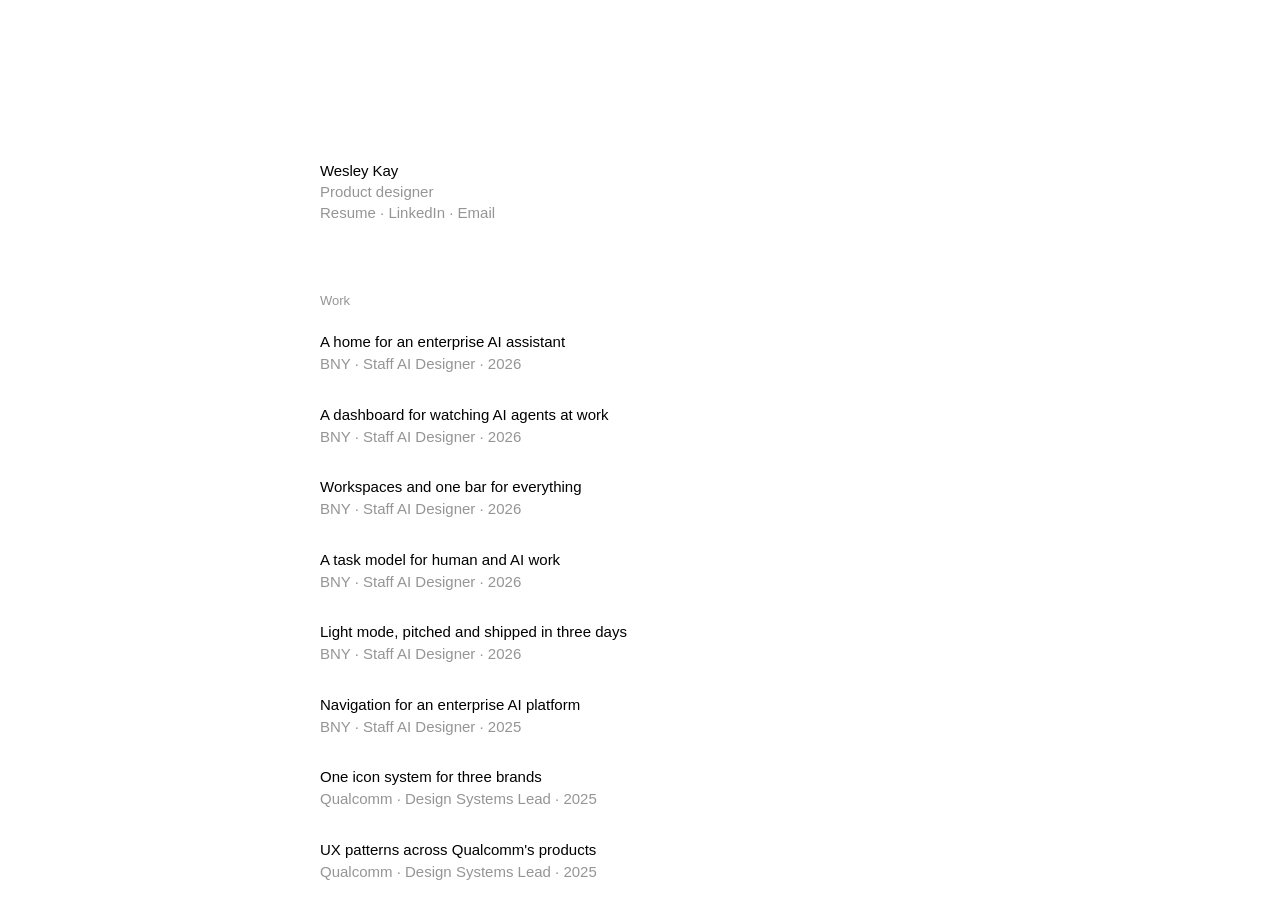
==== commit 9c66991e: "Remove model picker; workspaces leads with sessions shipping Co-Authored-By: Claude Opus 5.5 <norepl" ====
--- a/index.html
+++ b/index.html
@@ -500,10 +500,7 @@
     text: "The dashboard for BNY's AI agents showed everyone the same view, whether they managed a team or were troubleshooting one failure. I redesigned it around roles: managers see the full picture, everyone else sees what they need to fix things. I added sign-off tracking so the data gets reviewed instead of just sitting there, put the escalation path on the page, and made it easy to isolate one struggling agent among many. It's in progress." },
   { id: "workspaces", title: "Workspaces and one bar for everything",
     org: "BNY", role: "Staff AI Designer", when: "2026",
-    text: "I explored how Eliza could organize work. A workspace holds the context for a body of work (files, people, tools), and projects nest inside it with their own. One input handles search, navigation, and chat, and opens from anywhere with a shortcut. The idea goes back to Jef Raskin's Canon Cat in 1987: search is navigation is command. I built it as a coded prototype." },
-  { id: "model-picker", title: "A model picker for the composer",
-    org: "BNY", role: "Staff AI Designer", when: "2026",
-    text: "We added a model picker to the composer. I designed it." },
+    text: "Workspaces in Eliza now hold any number of sessions, and that's live in production. A workspace holds the context for a body of work: files, people, tools. I pushed leadership to allow any number of sessions inside one, and when they pushed back, I teamed up with our researcher to test it. Leadership came around before the study wrapped, my designs moved forward, and the research later backed them up. One input handles search, navigation, and chat, and opens from anywhere with a shortcut." },
   { id: "icons", title: "One icon system for three brands",
     org: "Qualcomm", role: "Design Systems Lead", when: "2025",
     text: "Qualcomm's 1,500+ icon library shipped with the enterprise beta and is now public. Before it, Qualcomm, Snapdragon, and Dragonwing had three icon sets in use, and they disagreed. I audited them and set one size and stroke ramp, with separate rules for product icons and marketing icons. We built the library on Lucide, an open-source set, and I added a review path so custom icons had to earn their place. I also used AI to build a Figma importer that made every icon searchable." ,
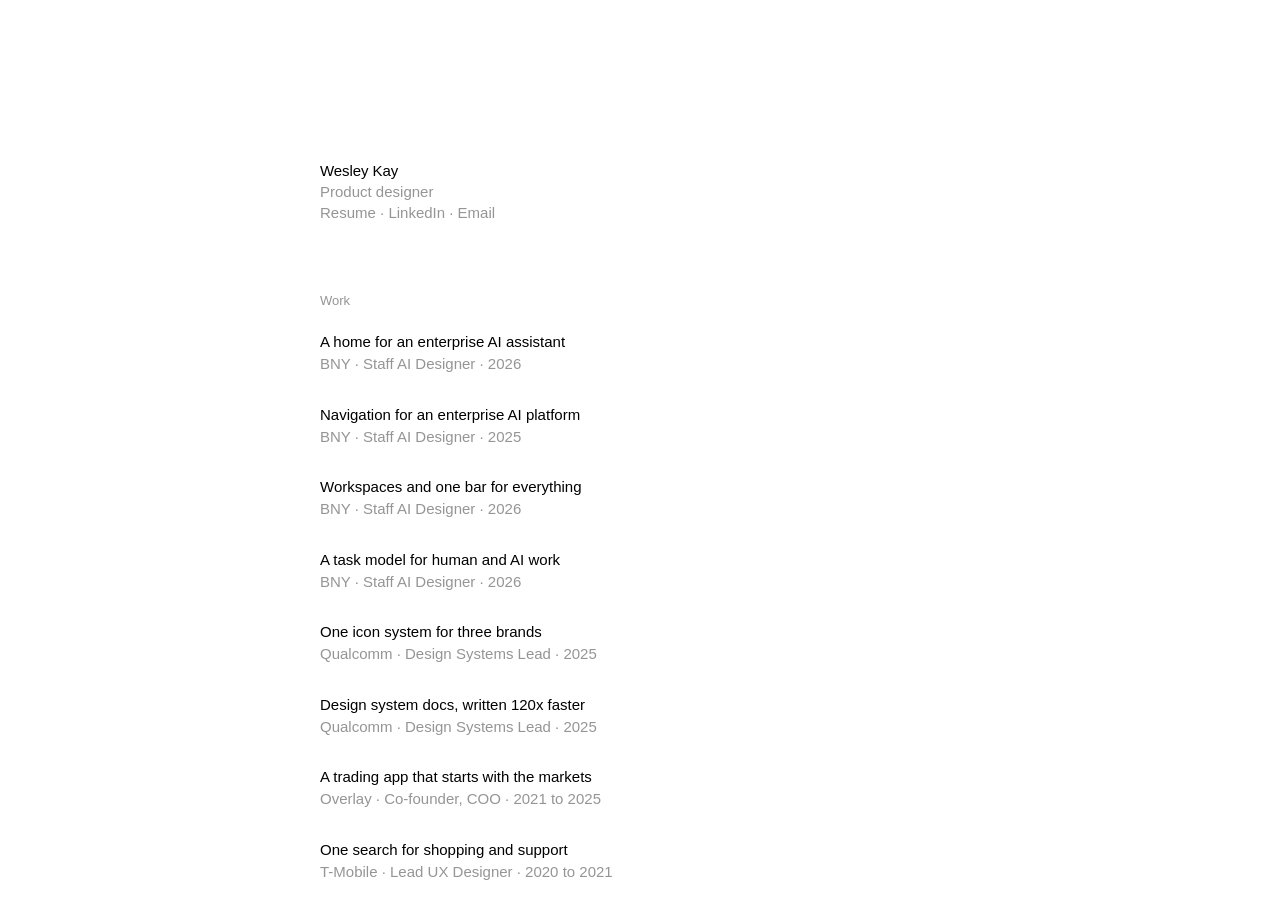
==== commit 334a5019: "Featured work, BNY diagrams, second paragraphs, my part, T-Mobile image cleanup Co-Authored-By: Clau" ====
--- a/index.html
+++ b/index.html
@@ -100,6 +100,7 @@
   .dots button.on { background: var(--ink); }
   /* keep the text off the window edge; the image strip still runs to the edge so the next image peeks in */
   .peek .text { max-width: min(520px, calc(100% - 32px)); }
+  .peek { max-height: calc(100vh - 32px); overflow-y: auto; scrollbar-width: none; }
   body.open .peek { opacity: 1; pointer-events: auto; }
   body.open .peek.swap { opacity: 0; }
   @media (min-width: 1101px) {
@@ -174,6 +175,15 @@
   a.t:hover { text-decoration: underline; text-underline-offset: 3px; text-decoration-thickness: 1px; }
 
   footer { margin-top: 112px; font-size: 13px; color: var(--gray); line-height: 1.5; }
+  footer nav { font-size: 15px; margin-bottom: 12px; }
+  footer nav a { text-decoration: none; color: var(--ink); }
+  footer nav a:hover { text-decoration: underline; text-underline-offset: 3px; text-decoration-thickness: 1px; }
+  .more-work { all: unset; cursor: pointer; display: block; margin-top: 28px; font-size: 15px; color: var(--gray); }
+  .more-work::after { content: " +"; }
+  .more-work[aria-expanded="true"]::after { content: " −"; }
+  .more-work:hover { color: var(--ink); }
+  body.tabbing .more-work:focus-visible { outline: 1px solid var(--ink); outline-offset: 6px; }
+  #list-more { list-style: none; margin-top: 28px; }
 
   /* ---------- the case study panel ---------- */
   .panel {
@@ -305,6 +315,8 @@
 
   <h2 class="label">Work</h2>
   <ol id="list"></ol>
+  <button class="more-work" id="more-work" aria-expanded="false" aria-controls="list-more">More work</button>
+  <ol id="list-more" hidden></ol>
 
 
   <section class="more" id="kind-words">
@@ -338,7 +350,10 @@
   </section>
 
 
-  <footer>Wesley Kay · 2026 · Built with Claude.</footer>
+  <footer>
+    <nav><a href="Wesley-Kay-Resume.pdf">Resume</a> · <a href="https://linkedin.com/in/wesley-kay">LinkedIn</a> · <a href="mailto:wesley.kay@gmail.com">Email</a></nav>
+    <p>Wesley Kay · 2026 · Built with Claude.</p>
+  </footer>
 </div></div>
 
 <button class="close" id="close" aria-label="Close"><svg viewBox="0 0 10 10" aria-hidden="true"><path d="M6.5 2L3.5 5l3 3" fill="none" stroke="currentColor" stroke-width="1.3" stroke-linecap="round" stroke-linejoin="round"/></svg><span class="lbl-close">Close</span><span class="lbl-back">Back</span></button>
@@ -491,19 +506,22 @@
 const projects = [
   { id: "ai-home", title: "A home for an enterprise AI assistant",
     org: "BNY", role: "Staff AI Designer", when: "2026",
-    text: "Eliza had a chat box and a daily planner, but nothing that told you what needed you. I designed a home for the assistant and built it as a coded prototype on real data: to-dos, updates from your agents, and suggestions in one place, with a way to act on each without leaving. Research showed people didn't trust it enough to act, so I shifted it from showing everything to showing what you should do next. It's still in progress." },
+    text: "Leadership adopted the assistant home I proposed into Eliza's roadmap. To test it, I ran a beta with 24 people, mostly senior leaders, on their own real data. The prototype used agents the bank already had to read each person's email, chat, and calendar and build their home from it. That had never been done at the bank before, and the AI design hub is making it the model for reviewing prototypes and features, so decisions rest on real user data instead of hypotheticals. The home puts to-dos, updates from your agents, and suggestions in one place, with a way to act on each without leaving. Testing showed people didn't trust it enough to act, so I shifted it from showing everything to showing what to do next.\n\nNine research interviews showed why. No one finished a task during a session, and no one started their day in Eliza. Power users skipped the home and bookmarked their workspaces, and meeting suggestions missed because people were often watching a meeting, not running it. So the home now weighs what you should do next over what's happening now. Leadership judged a full redesign too risky to give everyone at once, so it goes out first as a pilot to about 1,500 people.",
+    shots: [["bny/home.jpg", "Each tester's own email, chat, and calendar ran through agents the bank already had, and came out as their home."]] },
   { id: "ai-navigation", title: "Navigation for an enterprise AI platform",
     org: "BNY", role: "Staff AI Designer", when: "2025", tools: "Claude",
-    text: "The navigation I designed for Eliza (the bank's internal AI platform, used by about 50,000 employees) shipped bank-wide in March 2026 and hasn't changed since. Before, it had a horizontal top bar plus three vertical navs, sometimes all on screen at once. I proposed the redesign and got the go-ahead. I mapped the information architecture, ran my own user research, wrote a categorization for apps that scales and was adopted, and led the design through implementation." },
+    text: "The navigation I designed for Eliza (the bank's internal AI platform, used by about 50,000 employees) launched in March 2026 and went bank-wide in July. Before, it had a top bar plus three side navs that came and went depending on what you clicked, and some items were parked in two places at once. People couldn't predict where anything lived. I proposed the redesign and got the go-ahead. I mapped the information architecture, ran my own user research, wrote a categorization for apps that scales and was adopted, and led the design through implementation.\n\nI tested it 1:1 with people who use Eliza every day, scoring whether they could finish real tasks. One daily user had stopped exploring features because the old nav confused them, and kept their prompts in a folder on their desktop. Another only found pinning once prompted. Pins and recents needed per-user storage the backend didn't have yet, so pins shipped first and recents waited.",
+    shots: [["bny/nav.jpg", "Before, the side navs changed with every click, and some items lived in two places. After, one nav, with deeper levels popping out to the side."]] },
   { id: "agent-dashboard", title: "A dashboard for watching AI agents at work",
     org: "BNY", role: "Staff AI Designer", when: "2026",
     text: "The dashboard for BNY's AI agents showed everyone the same view, whether they managed a team or were troubleshooting one failure. I redesigned it around roles: managers see the full picture, everyone else sees what they need to fix things. I added sign-off tracking so the data gets reviewed instead of just sitting there, put the escalation path on the page, and made it easy to isolate one struggling agent among many. It's in progress." },
   { id: "workspaces", title: "Workspaces and one bar for everything",
     org: "BNY", role: "Staff AI Designer", when: "2026",
-    text: "Workspaces in Eliza now hold any number of sessions, and that's live in production. A workspace holds the context for a body of work: files, people, tools. I pushed leadership to allow any number of sessions inside one, and when they pushed back, I teamed up with our researcher to test it. Leadership came around before the study wrapped, my designs moved forward, and the research later backed them up. One input handles search, navigation, and chat, and opens from anywhere with a shortcut." },
+    text: "Workspaces in Eliza now hold any number of sessions, and that's live in production. A workspace holds the context for a body of work: files, people, tools. I pushed leadership to allow any number of sessions inside one, and when they pushed back, I teamed up with our researcher to test it. Leadership came around before the study wrapped, my designs moved forward, and the research later backed them up. One input handles search, navigation, and chat, and opens from anywhere with a shortcut.\n\nThe model we landed on is private sessions inside a shared workspace. A workspace opens on its sessions and what they produced. We chose \"Sessions\" over \"Recents\" and cut an activity feed that only repeated what was already there. The one input picks up where you are, so asking from inside a workspace already knows which work you mean.",
+    shots: [["bny/ws.jpg", "A workspace holds the files, people, and tools once. Every session inside it starts with them."]] },
   { id: "icons", title: "One icon system for three brands",
     org: "Qualcomm", role: "Design Systems Lead", when: "2025",
-    text: "Qualcomm's 1,500+ icon library shipped with the enterprise beta and is now public. Before it, Qualcomm, Snapdragon, and Dragonwing had three icon sets in use, and they disagreed. I audited them and set one size and stroke ramp, with separate rules for product icons and marketing icons. We built the library on Lucide, an open-source set, and I added a review path so custom icons had to earn their place. I also used AI to build a Figma importer that made every icon searchable." ,
+    text: "Qualcomm's 1,500+ icon library shipped with the enterprise beta and is now public. Before it, Qualcomm, Snapdragon, and Dragonwing had three icon sets in use, and they disagreed. I audited them and set one size and stroke ramp, with separate rules for product icons and marketing icons. We built the library on Lucide, an open-source set, and I added a review path so custom icons had to earn their place. I also used AI to build a Figma importer that made every icon searchable.\n\nThe ramp runs from 12 to 40px on a 16px base, with stroke growing from 1px at the smallest size to 2.25px at the largest, signed off by marketing. Six sizes turned 1,500 icons into more than 10,000 assets, kept current with Lucide's quarterly updates. The review path caught duplicates and still let about 40 genuinely new icons in." ,
     shots: [
       ["covers/icons.jpg", ""],
       ["qualcomm/icon-decision-tree.png", "Four of the five paths end in reusing an icon. Only one ends at a request to the system team."],
@@ -515,19 +533,18 @@
     ] },
   { id: "search", title: "One search for shopping and support",
     org: "T-Mobile", role: "Lead UX Designer", when: "2020 to 2021",
-    text: "Zero-result searches fell to 0.7% because we built a page for searches with no results, and search usage rose 24% because we added a search button to the home page. Searching \"iPhone\" on T-Mobile could mean buying one, finding a case, or fixing the one you have, and about 13% of searches used to return nothing. I joined the redesign mid-project as the only designer on a three-person team and led design and research direction across web and mobile. Suggestions helped people form the query, account searches put tasks like paying a bill first, and results split into phones, accessories, and support." ,
-    shots: [
-      ["covers/search.jpg", ""],
-      ["tmo1.png", "Same query across product and support views."],
-      ["tmo/objectives.png", "The objectives from the project brief: reduce cost, increase revenue, improve CSAT, improve usability."],
-      ["tmo3.png", "Clicks after searching \"pay bill\" on the old results page."],
-      ["tmo5.png", "A partial \"iPh\" offers both phones and support."],
-      ["tmo/wireframe-pay-bill.png", "Wireframe for \"pay my bill.\" The task is one click away, above the articles."],
-      ["tmo7.png", "An explicit way out when the content lives elsewhere."]
+    text: "Zero-result searches fell to 0.7% because we built a page for searches with no results, and search usage rose 24% because we added a search button to the home page. Searching \"iPhone\" on T-Mobile could mean buying one, finding a case, or fixing the one you have, and about 13% of searches used to return nothing. I joined mid-project and led design and research direction across web and mobile. Suggestions helped people form the query, account searches put tasks like paying a bill first, and results split into phones, accessories, and support." ,
+    shots: [
+      ["tmo/results-magenta.png", "Same query across product and support views."],
+      ["tmo/objectives-white.png", "The objectives from the project brief: reduce cost, increase revenue, improve CSAT, improve usability."],
+      ["tmo/heatmap-white.png", "Clicks after searching \"pay bill\" on the old results page."],
+      ["tmo/partial-white.png", "A partial \"iPh\" offers both phones and support."],
+      ["tmo/wireframe-white.png", "Wireframe for \"pay my bill.\" The task is one click away, above the articles."],
+      ["tmo/way-out.png", "An explicit way out when the content lives elsewhere."]
     ] },
   { id: "civil-conflicts", title: "Finding what's in the way before you dig",
     org: "CivilGrid", role: "Design consultant", when: "2025",
-    text: "Before a utility project breaks ground, engineers have to find everything it could collide with: paving moratoria, other planned projects, city and county lines, existing utilities. They pulled it together by hand for every project. I designed CivilGrid's conflict reports, which compile it from the map in four inputs. Then I turned the report into a list teams work through over weeks, with a status on every conflict." ,
+    text: "CivilGrid's conflict reports shipped, and a search engineers used to do by hand for every project now comes from the map in four inputs. Before a utility project breaks ground, they have to find everything it could collide with: paving moratoria, other planned projects, city and county lines, existing utilities. I designed the reports, then turned the report into a list teams work through over weeks, with a status on every conflict." ,
     shots: [
       ["covers/civil-conflicts.jpg", ""],
       ["civilgrid/conflicts.png", "Every conflict gets a status and a color that matches the map."],
@@ -547,7 +564,8 @@
     ] },
   { id: "task-model", title: "A task model for human and AI work",
     org: "BNY", role: "Staff AI Designer", when: "2026",
-    text: "My task model for human and AI work was adopted, tested in 1:1 sessions, and is the base for the assistant home I'm designing now. When work comes from people and from AI, a feed sorted by arrival time can't tell you what needs you. So the model sorts by where work comes from: things you started, things assigned to you, and things AI proposes for you to decide on." },
+    text: "My task model for human and AI work was adopted, tested in 1:1 sessions, and is the base for the assistant home I'm designing now. When work comes from people and from AI, a feed sorted by arrival time can't tell you what needs you. So the model sorts by where work comes from: things you started, things assigned to you, and things AI proposes for you to decide on.\n\nIt's going out in a pilot to about 1,500 people. Early tests pulled to-dos out of rough notes that weren't tasks, so AI now proposes only explicit tasks, and you can flag anything that isn't one. Research said people wanted something calmer that shows what needs them, so I kept metric cards out of the pilot until we can measure whether they help.",
+    shots: [["bny/task.jpg", "Work sorted by where it comes from. AI proposals wait for your decision."]] },
   { id: "light-mode", title: "Light mode, pitched and shipped in three days",
     org: "BNY", role: "Staff AI Designer", when: "2026",
     text: "I shipped Eliza's light mode in three days. It had no light mode, and dev teams had started building their own, so the platform was about to split into themes that didn't match. Management asked for one. I used AI to build several complete directions fast and put them side by side for the Head of Design." },
@@ -567,7 +585,7 @@
     ] },
   { id: "docs", title: "Design system docs, written 120x faster",
     org: "Qualcomm", role: "Design Systems Lead", when: "2025", tools: "Claude",
-    text: "60 fully documented components went out for Qualcomm's enterprise beta with 120x less writing effort. I owned the documentation for the design system and drew every component illustration. Moving a doc into the CMS by hand took about two hours, so I built a workflow that drafts docs and converts them, with designers reviewing the output." ,
+    text: "60 fully documented components went out for Qualcomm's enterprise beta with 120x less writing effort. I owned the documentation for the design system and drew every component illustration. Moving a doc into the CMS by hand took about two hours, so I built a workflow that drafts docs and converts them, with designers reviewing the output.\n\nThe workflow cut that two hours to minutes across 55 pages. Not everything worked: generating illustrations with AI failed, so we switched to templates and I drew them. Every doc went through draft, peer review, final review, and publish. When budget cuts took the team down to two, I left a prompt guide so the docs could keep going without me." ,
     shots: [
       ["covers/docs.jpg", ""],
       ["qualcomm/qds-components-1.png", ""],
@@ -577,7 +595,7 @@
     ] },
   { id: "civil-draw", title: "Drawing on the map before there's a project",
     org: "CivilGrid", role: "Design consultant", when: "2024 to 2025",
-    text: "About 80% of CivilGrid's new users didn't have a project yet, and the business only earns when someone creates one. Civil Draw, the drawing tool, was the bridge, but people forgot it existed after training. I made the app map-first with Civil Draw on the home screen, let people draw now and save to a project later, and moved sharing to the top right where people expect it." ,
+    text: "CivilGrid shipped map-first, with Civil Draw on the home screen. About 80% of its new users didn't have a project yet, and the business only earns when someone creates one. Civil Draw, the drawing tool, was the bridge, but people forgot it existed after training. I made the app map-first with Civil Draw on the home screen, let people draw now and save to a project later, and moved sharing to the top right where people expect it." ,
     shots: [
       ["covers/civil-draw.jpg", ""],
       ["civilgrid/map-home.png", "Home is the map, with every project on it."],
@@ -586,16 +604,16 @@
     ] },
   { id: "civil-downloads", title: "Data downloads people can finish themselves",
     org: "CivilGrid", role: "Design consultant", when: "2025",
-    text: "About half of CivilGrid's data download requests didn't actually need approval. They came from confusing defaults, like layers pre-selected with no data in the area. I turned downloads into a two-step wizard that separates included, available, and restricted layers, blocks empty ones, and shows restrictions up front. Anything that does need approval goes through its own tracked request." },
+    text: "Data downloads shipped as a two-step wizard people can finish on their own. About half of CivilGrid's download requests didn't actually need approval. They came from confusing defaults, like layers pre-selected with no data in the area. The wizard separates included, available, and restricted layers, blocks empty ones, and shows restrictions up front. Anything that does need approval goes through its own tracked request." },
   { id: "civil-ai", title: "AI answers from agency rulebooks",
     org: "CivilGrid", role: "Design consultant", when: "2025",
     text: "Civil engineers dig through long agency PDFs for permit rules and clearances. CivilGrid wanted an LLM to read them and answer per project. I designed how that shows up: a few insights pre-loaded for each project, room to ask more, and a cited source on every answer, because an engineer won't trust a number without one. This was early exploration when my engagement ended." },
   { id: "corn-bridge", title: "A Bitcoin bridge you can read at a glance",
     org: "Stalk", role: "Product Designer, contract", when: "2025",
-    text: "Stalk is a Bitcoin DeFi network, and its bridge was where people got stuck. I cut it to one input and spelled out the transfer in plain terms: what you send, what you get, how long it takes, and the fees. The same screen handles three kinds of transfer, and your history stays open beside it." },
+    text: "Stalk's bridge shipped with one input and the whole transfer spelled out. It was where people got stuck. I cut it down and put everything in plain terms: what you send, what you get, how long it takes, and the fees. The same screen handles three kinds of transfer, and your history stays open beside it." },
   { id: "corn-token", title: "Checking, claiming, and staking an airdrop",
     org: "Stalk", role: "Product Designer, contract", when: "2025",
-    text: "Stalk was replacing its points program with a token. I designed the pages for checking an airdrop, claiming it, and staking it. I mapped six ways people could arrive so each one ended at a wallet that could claim, kept the points-to-token math behind a hover, and showed the yield for every staking period up front." },
+    text: "Stalk's token launch shipped with the pages I designed for checking, claiming, and staking the airdrop. The token replaced its points program. I mapped six ways people could arrive so each one ended at a wallet that could claim, kept the points-to-token math behind a hover, and showed the yield for every staking period up front." },
   { id: "stalk", title: "A meme coin launcher styled like a trading terminal",
     org: "Stalk", role: "Product Designer, contract", when: "2024",
     text: "Stalk Market launched as a meme coin launchpad styled like a trading terminal. It had to feel familiar to pump.fun users and still look like its own thing, so I took it from soft and rounded to sharp corners, a black base, and an orange accent. The home screen leads with what traders watch, and a chat with clickable cashtags sits beside the market." ,
@@ -607,7 +625,7 @@
     ] },
   { id: "oxbow", title: "An admin console for a compliant privacy pool",
     org: "Oxbow", role: "Product Designer, contract", when: "2025",
-    text: "Oxbow is a privacy pool. You deposit crypto and later withdraw it to a fresh address, with a zero-knowledge proof breaking the link between the two. To stay compliant, admins decide which deposits are allowed in. I designed the admin console where they make those calls, plus the deposit and withdrawal flows on the user side." ,
+    text: "Oxbow's admin console shipped, along with the deposit and withdrawal flows. Oxbow is a privacy pool. You deposit crypto and later withdraw it to a fresh address, with a zero-knowledge proof breaking the link between the two. To stay compliant, admins decide which deposits are allowed in. I designed the console where they make those calls." ,
     shots: [
       ["covers/oxbow.jpg", ""],
       ["oxbow/admin.png", "Totals up top, every deposit below, with a date filter open."],
@@ -616,7 +634,7 @@
     ] },
   { id: "overlay-brand", title: "Scientists and cats: a brand and component library",
     org: "Overlay", role: "Co-founder, COO", when: "2021 to 2025",
-    text: "Overlay's protocol was technically deep, and the brand didn't have to be. I wrote the design ethos and built the early identity, then brought in an agency as it matured. With our front-end lead I built a shared component library that covered behavior as well as looks, so new features didn't re-decide every control." ,
+    text: "Overlay's brand and shared component library were adopted across the product. The protocol was technically deep, and the brand didn't have to be. I wrote the design ethos and built the early identity, then brought in an agency as it matured. With our front-end lead I built a shared component library that covered behavior as well as looks, so new features didn't re-decide every control." ,
     shots: [
       ["covers/overlay-brand.jpg", ""],
       ["overlay5.png", "The mark went from two rings to one with a wave, and the pixel cat grew up."],
@@ -632,6 +650,21 @@
 // BNY, Qualcomm (except the UX patterns work), and CivilGrid's AI answers were built with Claude. Everything else was designed in Figma
 projects.forEach(p => { p.tools = (p.org === "BNY" || p.org === "Qualcomm" || p.id === "civil-ai") && p.id !== "patterns" ? "Claude" : "Figma"; });
 projects.find(p => p.id === "docs").tools = "Claude, Figma";
+
+// what was mine, stated plainly. Reviewers reject work when ownership is unclear
+const PART = {
+  BNY: "Lead designer on Eliza's core experience",
+  Qualcomm: "Design systems lead, with designers, engineers, and PMs from several firms",
+  CivilGrid: "Sole designer, through my studio",
+  Overlay: "Co-founder, led all product design and brand",
+  Contango: "Sole designer: strategy, flows, and UI",
+  Stalk: "Product designer, working with two developers",
+  Oxbow: "Product designer, merging an outside designer's wireframes with the in-house team's",
+};
+projects.forEach(p => { p.part = PART[p.org]; });
+Object.assign(projects.find(p => p.id === "search"), { part: "Only designer on a three-person team" });
+Object.assign(projects.find(p => p.id === "unav"), { part: "Lead designer" });
+Object.assign(projects.find(p => p.id === "overlay-brand"), { part: "Co-founder. Set the early identity, then directed an agency, and built the library with our front-end lead" });
 
 // group by company, newest company first, then newest project first within it.
 // Dates sort by start year, then end year ("now" counts as this year). Ties keep their written order
@@ -649,6 +682,13 @@
   return newer(gy.y, gx.y) || gx.i - gy.i || newer(years(y.when), years(x.when)) || x._i - y._i;
 });
 
+// the best 6 to 8 lead. Everything else sits under "More work", in the same order
+const FEATURED = ["ai-home", "ai-navigation", "workspaces", "task-model", "icons", "docs", "overlay-app", "search"];
+projects.forEach(p => { p.featured = FEATURED.includes(p.id); });
+// featured projects keep the order written above, strongest first
+const rank = p => p.featured ? FEATURED.indexOf(p.id) : FEATURED.length;
+projects.sort((x, y) => rank(x) - rank(y));
+
 const list = document.getElementById("list");
 const panel = document.getElementById("panel");
 const inner = document.getElementById("panel-inner");
@@ -658,7 +698,12 @@
     <span class="t">${p.title}</span>
     <span class="m">${p.org} · ${p.role} · ${p.when}</span>
   </button></li>`;
-list.innerHTML = projects.map(itemHTML).join("");
+list.innerHTML = projects.filter(p => p.featured).map(itemHTML).join("");
+const moreList = document.getElementById("list-more");
+moreList.innerHTML = projects.filter(p => !p.featured).map(itemHTML).join("");
+const moreBtn = document.getElementById("more-work");
+const showMore = (on = true) => { moreList.hidden = !on; moreBtn.setAttribute("aria-expanded", on); moreBtn.textContent = on ? "Less work" : "More work"; };
+moreBtn.addEventListener("click", () => showMore(moreList.hidden));
 
 const peek = document.createElement("div");
 peek.className = "peek";
@@ -673,9 +718,10 @@
 const deckHTML = p => `<div class="cs"><div class="text">
     <h2>${p.title}</h2>
     <p class="meta">${orgLink(p.org)} · ${p.role} · ${p.when}</p>
-    <p>${p.text}</p>
+    ${p.text.split("\n\n").map(t => `<p>${t}</p>`).join("")}
+    ${p.part ? `<p class="meta">My part · ${p.part}</p>` : ""}
     ${p.tools ? `<p class="meta">Tools · ${p.tools}</p>` : ""}
-    ${p.org === "BNY" ? `<p class="meta">Under NDA, so no images.</p>` : ""}
+    ${p.org === "BNY" ? `<p class="meta">${p.shots ? "Under NDA, so these are simplified diagrams, not real screens." : "Under NDA, so no images."}</p>` : ""}
   </div>
   ${p.shots ? `<div class="deck"><div class="track">${p.shots.map(([src, cap]) => `<figure class="slide"><img src="${IMG}${src}" alt="${cap.replace(/"/g, "&quot;")}">${cap ? `<figcaption>${cap}</figcaption>` : ""}</figure>`).join("")}</div></div>` : ""}
   ${p.shots?.length > 1 ? `<div class="strip-nav"><button data-d="-1" aria-label="Previous image">←</button><span class="count">1 / ${p.shots.length}</span><button data-d="1" aria-label="Next image">→</button></div>` : ""}
@@ -724,18 +770,28 @@
   const room = panel.clientHeight - 120 - inner.querySelector(".text").offsetHeight - 28 - 110;
   deck.style.setProperty("--imgh", Math.round(Math.max(240, Math.min(room, innerHeight * 0.42))) + "px");
 }
+// desktop: longer text leaves less room, so images give way first (down to 200px) to keep it all on screen
+function fitPeek() {
+  const deck = peek.querySelector(".deck");
+  if (!deck || !desktop.matches) return;
+  const rest = peek.offsetHeight - deck.offsetHeight;
+  const room = innerHeight - 64 - rest - 40;
+  deck.style.setProperty("--imgh", Math.round(Math.max(200, Math.min(room, innerHeight * 0.32))) + "px");
+}
 function render(p) {
   inner.innerHTML = deckHTML(p);
   peek.innerHTML = deckHTML(p);
   fitImages();
+  fitPeek();
   peek.querySelectorAll("img").forEach(img => img.addEventListener("load", placePeek));
   inner.querySelectorAll("img").forEach(img => img.addEventListener("load", () => full() && setSlide(si, false)));
   setSlide(0, false);
   placePeek();
   keepOnScreen();
   panel.scrollTop = 0;
+  peek.scrollTop = 0;
 }
-addEventListener("resize", () => { fitImages(); setSlide(si, false); placePeek(); });
+addEventListener("resize", () => { fitImages(); fitPeek(); setSlide(si, false); placePeek(); });
 
 function open(id, push = true, dir = 1) {
   const i = projects.findIndex(x => x.id === id);
@@ -743,6 +799,9 @@
   const p = projects[i];
   const wasOpen = document.body.classList.contains("open");
   cur = i;
+  // a new project always opens on its text, even from the full-screen image view
+  document.body.classList.remove("full");
+  if (!p.featured) showMore();
   T.project(id);
   document.querySelectorAll(".item").forEach(b => b.setAttribute("aria-current", b.dataset.id === id));
   dots.querySelectorAll("button").forEach(b => b.classList.toggle("on", b.dataset.id === id));
@@ -815,7 +874,14 @@
   if (!document.body.classList.contains("open") || !desktop.matches) return;
   const sideways = Math.abs(e.deltaX) > Math.abs(e.deltaY);
   // the project sits over the right side, so pass vertical scrolling there through to the list
-  if (!sideways && !full()) { if (e.target.closest(".peek")) col.scrollTop += e.deltaY; return; }
+  // unless the project is too tall to fit and can still scroll that way, then it scrolls itself
+  if (!sideways && !full()) {
+    if (e.target.closest(".peek")) {
+      const canScroll = e.deltaY > 0 ? peek.scrollTop + peek.clientHeight < peek.scrollHeight - 1 : peek.scrollTop > 0;
+      if (!canScroll) col.scrollTop += e.deltaY;
+    }
+    return;
+  }
   e.preventDefault();
   const mag = Math.max(Math.abs(e.deltaX), Math.abs(e.deltaY));
   if (wLock && mag < wLast) wFading = true;
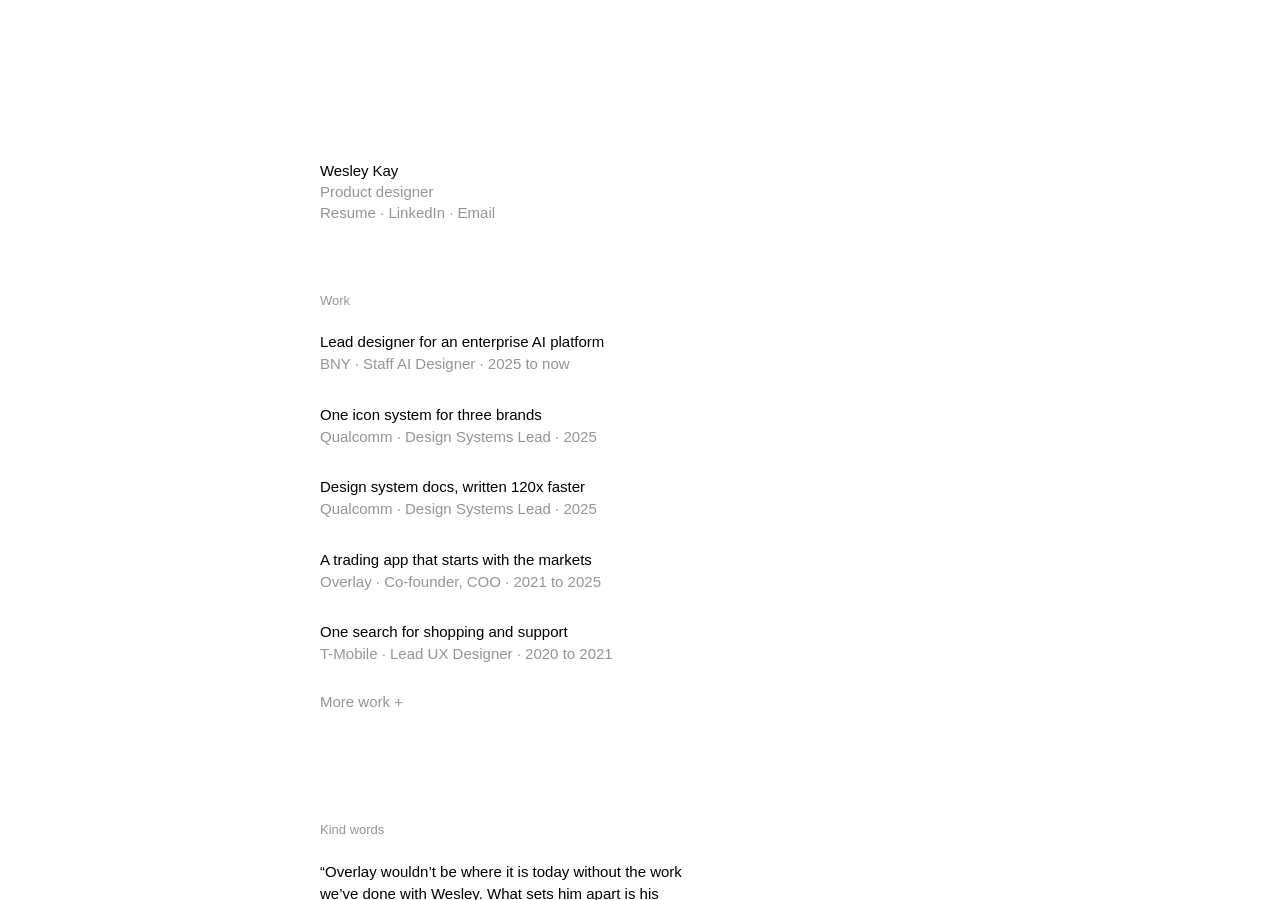
==== commit f7bacf6d: "Portfolio Co-Authored-By: Claude Opus 5.5 <noreply@anthropic.com> Claude-Session: https://claude.ai/" ====
--- a/index.html
+++ b/index.html
@@ -73,14 +73,17 @@
   }
   .peek {
     --peekw: calc(75vw - var(--col) - 32px);
-    position: fixed; top: 50%; transform: translateY(-50%); z-index: 3;
+    position: fixed; top: 0; height: 100vh; box-sizing: border-box; padding: var(--peektop, 18vh) 0 14vh; z-index: 3;
     left: calc(25vw + var(--col) + 32px);
     width: var(--peekw);
     opacity: 0; pointer-events: none; transition: opacity 260ms ease;
   }
   /* the text, then a strip of images below it that scrolls sideways */
   .cs { min-width: 0; max-width: 100%; }
-  .deck { overflow: hidden; margin-top: 28px; max-width: 100%; }
+  .deck { overflow: hidden; max-width: 100%; }
+  .cs > .text { margin-top: 28px; }
+  .cs > .text.head { margin-top: 0; }
+  .cs > .head + .text { margin-top: 0; }
   .track { position: relative; display: flex; align-items: center; gap: 24px; transition: transform 450ms var(--ease); }
   .track.drag { transition: none; }
   .track { align-items: flex-start; gap: 16px; }
@@ -94,13 +97,18 @@
   .strip-nav button:disabled { opacity: .3; cursor: default; }
   .cs h2 { font-size: 20px; line-height: 1.25; letter-spacing: -0.01em; }
   .cs h2 + .meta { margin-top: 4px; margin-bottom: 16px; }
+  .cs .meta.ndaline { margin-top: -8px; margin-bottom: 16px; }
   .dots { display: none; flex-direction: column; gap: 10px; position: fixed; left: 10px; top: 50%; transform: translateY(-50%); z-index: 6; }
   .dots button { position: relative; width: 4px; height: 4px; padding: 0; border: 0; background: var(--dot); cursor: pointer; }
   .dots button::before { content: ""; position: absolute; inset: -3px -8px; }
   .dots button.on { background: var(--ink); }
   /* keep the text off the window edge; the image strip still runs to the edge so the next image peeks in */
   .peek .text { max-width: min(520px, calc(100% - 32px)); }
-  .peek { max-height: calc(100vh - 32px); overflow-y: auto; scrollbar-width: none; }
+  /* images match the text column's width */
+  .peek .deck figure.slide { width: min(520px, calc(var(--peekw) - 32px)); }
+  .peek .deck figure.slide figcaption { min-width: 0; }
+  .peek .deck .slide img { width: 100%; height: auto; max-width: none; max-height: 70vh; object-fit: contain; object-position: left top; }
+  .peek { overflow-y: auto; overscroll-behavior: contain; scrollbar-width: none; }
   body.open .peek { opacity: 1; pointer-events: auto; }
   body.open .peek.swap { opacity: 0; }
   @media (min-width: 1101px) {
@@ -284,7 +292,10 @@
     .panel::-webkit-scrollbar { display: none; }
     .panel .panel-inner { min-height: 100%; display: flex; flex-direction: column; justify-content: center; padding: 72px 20px 48px 40px; }
     .panel .deck { margin-right: -20px; }
-    .panel .deck .slide img { max-height: var(--imgh, 30vh); max-width: calc(100vw - 100px); }
+    /* images match the text width; the deck runs 20px past it so the next image peeks in */
+    .panel .deck figure.slide { width: calc(100% - 20px); }
+    .panel .deck figure.slide figcaption { min-width: 0; }
+    .panel .deck .slide img { width: 100%; height: auto; max-width: none; max-height: 60vh; object-fit: contain; object-position: left top; }
     .panel .cs h2 { font-size: 22px; }
     body.open .dots { display: flex; }
     .close .lbl-close { display: none; }
@@ -504,21 +515,9 @@
   : org;
 
 const projects = [
-  { id: "ai-home", title: "A home for an enterprise AI assistant",
-    org: "BNY", role: "Staff AI Designer", when: "2026",
-    text: "Leadership adopted the assistant home I proposed into Eliza's roadmap. To test it, I ran a beta with 24 people, mostly senior leaders, on their own real data. The prototype used agents the bank already had to read each person's email, chat, and calendar and build their home from it. That had never been done at the bank before, and the AI design hub is making it the model for reviewing prototypes and features, so decisions rest on real user data instead of hypotheticals. The home puts to-dos, updates from your agents, and suggestions in one place, with a way to act on each without leaving. Testing showed people didn't trust it enough to act, so I shifted it from showing everything to showing what to do next.\n\nNine research interviews showed why. No one finished a task during a session, and no one started their day in Eliza. Power users skipped the home and bookmarked their workspaces, and meeting suggestions missed because people were often watching a meeting, not running it. So the home now weighs what you should do next over what's happening now. Leadership judged a full redesign too risky to give everyone at once, so it goes out first as a pilot to about 1,500 people.",
-    shots: [["bny/home.jpg", "Each tester's own email, chat, and calendar ran through agents the bank already had, and came out as their home."]] },
-  { id: "ai-navigation", title: "Navigation for an enterprise AI platform",
-    org: "BNY", role: "Staff AI Designer", when: "2025", tools: "Claude",
-    text: "The navigation I designed for Eliza (the bank's internal AI platform, used by about 50,000 employees) launched in March 2026 and went bank-wide in July. Before, it had a top bar plus three side navs that came and went depending on what you clicked, and some items were parked in two places at once. People couldn't predict where anything lived. I proposed the redesign and got the go-ahead. I mapped the information architecture, ran my own user research, wrote a categorization for apps that scales and was adopted, and led the design through implementation.\n\nI tested it 1:1 with people who use Eliza every day, scoring whether they could finish real tasks. One daily user had stopped exploring features because the old nav confused them, and kept their prompts in a folder on their desktop. Another only found pinning once prompted. Pins and recents needed per-user storage the backend didn't have yet, so pins shipped first and recents waited.",
-    shots: [["bny/nav.jpg", "Before, the side navs changed with every click, and some items lived in two places. After, one nav, with deeper levels popping out to the side."]] },
-  { id: "agent-dashboard", title: "A dashboard for watching AI agents at work",
-    org: "BNY", role: "Staff AI Designer", when: "2026",
-    text: "The dashboard for BNY's AI agents showed everyone the same view, whether they managed a team or were troubleshooting one failure. I redesigned it around roles: managers see the full picture, everyone else sees what they need to fix things. I added sign-off tracking so the data gets reviewed instead of just sitting there, put the escalation path on the page, and made it easy to isolate one struggling agent among many. It's in progress." },
-  { id: "workspaces", title: "Workspaces and one bar for everything",
-    org: "BNY", role: "Staff AI Designer", when: "2026",
-    text: "Workspaces in Eliza now hold any number of sessions, and that's live in production. A workspace holds the context for a body of work: files, people, tools. I pushed leadership to allow any number of sessions inside one, and when they pushed back, I teamed up with our researcher to test it. Leadership came around before the study wrapped, my designs moved forward, and the research later backed them up. One input handles search, navigation, and chat, and opens from anywhere with a shortcut.\n\nThe model we landed on is private sessions inside a shared workspace. A workspace opens on its sessions and what they produced. We chose \"Sessions\" over \"Recents\" and cut an activity feed that only repeated what was already there. The one input picks up where you are, so asking from inside a workspace already knows which work you mean.",
-    shots: [["bny/ws.jpg", "A workspace holds the files, people, and tools once. Every session inside it starts with them."]] },
+  { id: "eliza", title: "Lead designer for an enterprise AI platform",
+    org: "BNY", role: "Staff AI Designer", when: "2025 to now",
+    text: "I lead design for the end-to-end experience of Eliza, BNY's internal AI platform, across web, mobile, tablet, and desktop. The work is under NDA, so I'm glad to walk through it in conversation." },
   { id: "icons", title: "One icon system for three brands",
     org: "Qualcomm", role: "Design Systems Lead", when: "2025",
     text: "Qualcomm's 1,500+ icon library shipped with the enterprise beta and is now public. Before it, Qualcomm, Snapdragon, and Dragonwing had three icon sets in use, and they disagreed. I audited them and set one size and stroke ramp, with separate rules for product icons and marketing icons. We built the library on Lucide, an open-source set, and I added a review path so custom icons had to earn their place. I also used AI to build a Figma importer that made every icon searchable.\n\nThe ramp runs from 12 to 40px on a 16px base, with stroke growing from 1px at the smallest size to 2.25px at the largest, signed off by marketing. Six sizes turned 1,500 icons into more than 10,000 assets, kept current with Lucide's quarterly updates. The review path caught duplicates and still let about 40 genuinely new icons in." ,
@@ -547,7 +546,9 @@
     text: "CivilGrid's conflict reports shipped, and a search engineers used to do by hand for every project now comes from the map in four inputs. Before a utility project breaks ground, they have to find everything it could collide with: paving moratoria, other planned projects, city and county lines, existing utilities. I designed the reports, then turned the report into a list teams work through over weeks, with a status on every conflict." ,
     shots: [
       ["covers/civil-conflicts.jpg", ""],
+      ["civilgrid/conflict-types.jpg", "Four kinds of conflict, each with how many overlaps there are and how many need attention."],
       ["civilgrid/conflicts.png", "Every conflict gets a status and a color that matches the map."],
+      ["civilgrid/conflicts-by-city.jpg", "Conflicts grouped by city, with every overlapping project drawn on the map."],
       ["civilgrid/utility-data.png", "Click any utility on the map to see who owns it, what it's made of, and when the data was loaded."],
       ["civilgrid/project-nav.png", "Inside a project, the left nav groups general info, analysis, and the project's maps."],
       ["civilgrid/new-report.png", "The map stays live while you set up the report."],
@@ -562,13 +563,6 @@
       ["overlay8.png", "Left to right: trade controls first, then market discovery first."],
       ["overlay2.png", "A working product could still be too expensive to use."]
     ] },
-  { id: "task-model", title: "A task model for human and AI work",
-    org: "BNY", role: "Staff AI Designer", when: "2026",
-    text: "My task model for human and AI work was adopted, tested in 1:1 sessions, and is the base for the assistant home I'm designing now. When work comes from people and from AI, a feed sorted by arrival time can't tell you what needs you. So the model sorts by where work comes from: things you started, things assigned to you, and things AI proposes for you to decide on.\n\nIt's going out in a pilot to about 1,500 people. Early tests pulled to-dos out of rough notes that weren't tasks, so AI now proposes only explicit tasks, and you can flag anything that isn't one. Research said people wanted something calmer that shows what needs them, so I kept metric cards out of the pilot until we can measure whether they help.",
-    shots: [["bny/task.jpg", "Work sorted by where it comes from. AI proposals wait for your decision."]] },
-  { id: "light-mode", title: "Light mode, pitched and shipped in three days",
-    org: "BNY", role: "Staff AI Designer", when: "2026",
-    text: "I shipped Eliza's light mode in three days. It had no light mode, and dev teams had started building their own, so the platform was about to split into themes that didn't match. Management asked for one. I used AI to build several complete directions fast and put them side by side for the Head of Design." },
   { id: "rubicon", title: "Staking and bridging, simple enough to do drunk",
     org: "Contango", role: "Product Designer, contract", when: "2025",
     text: "Project Rubicon launched in November 2025. It lets Bittensor holders stake their tokens and bridge them to Base for liquidity pools. That's four steps across three chains, and the founder's bar was that you could do it drunk. I laid the steps out as one numbered column, with the chains, rate, fees, and wallet for each step shown right where you need them. After launch I designed the dashboard." ,
@@ -600,7 +594,8 @@
       ["covers/civil-draw.jpg", ""],
       ["civilgrid/map-home.png", "Home is the map, with every project on it."],
       ["civilgrid/draw-tools.png", "Drawing tools sit along the bottom of the map: polygon, line, marker, text, image, stamp."],
-      ["civilgrid/civil-draw.png", "Civil Draw on the map: drawing tools along the bottom, objects and modes in the corners."]
+      ["civilgrid/civil-draw.png", "Civil Draw on the map: drawing tools along the bottom, objects and modes in the corners."],
+      ["civilgrid/name-project.jpg", "Draw first, then turn the drawing into a project: name it, add scope, and the area and size carry over."]
     ] },
   { id: "civil-downloads", title: "Data downloads people can finish themselves",
     org: "CivilGrid", role: "Design consultant", when: "2025",
@@ -648,7 +643,7 @@
 ];
 
 // BNY, Qualcomm (except the UX patterns work), and CivilGrid's AI answers were built with Claude. Everything else was designed in Figma
-projects.forEach(p => { p.tools = (p.org === "BNY" || p.org === "Qualcomm" || p.id === "civil-ai") && p.id !== "patterns" ? "Claude" : "Figma"; });
+projects.forEach(p => { p.tools = p.org === "BNY" ? "" : (p.org === "Qualcomm" || p.id === "civil-ai") && p.id !== "patterns" ? "Claude" : "Figma"; });
 projects.find(p => p.id === "docs").tools = "Claude, Figma";
 
 // what was mine, stated plainly. Reviewers reject work when ownership is unclear
@@ -683,7 +678,7 @@
 });
 
 // the best 6 to 8 lead. Everything else sits under "More work", in the same order
-const FEATURED = ["ai-home", "ai-navigation", "workspaces", "task-model", "icons", "docs", "overlay-app", "search"];
+const FEATURED = ["eliza", "icons", "docs", "overlay-app", "search"];
 projects.forEach(p => { p.featured = FEATURED.includes(p.id); });
 // featured projects keep the order written above, strongest first
 const rank = p => p.featured ? FEATURED.indexOf(p.id) : FEATURED.length;
@@ -715,16 +710,18 @@
 dots.innerHTML = projects.map(p => `<button data-id="${p.id}" aria-label="${p.title}"></button>`).join("");
 document.body.appendChild(dots);
 
-const deckHTML = p => `<div class="cs"><div class="text">
+const deckHTML = p => `<div class="cs">
+  <div class="text head">
     <h2>${p.title}</h2>
     <p class="meta">${orgLink(p.org)} · ${p.role} · ${p.when}</p>
+      </div>
+  ${p.shots ? `<div class="deck"><div class="track">${p.shots.map(([src, cap]) => `<figure class="slide"><img src="${IMG}${src}" alt="${cap.replace(/"/g, "&quot;")}">${cap ? `<figcaption>${cap}</figcaption>` : ""}</figure>`).join("")}</div></div>` : ""}
+  ${p.shots?.length > 1 ? `<div class="strip-nav"><button data-d="-1" aria-label="Previous image">←</button><span class="count">1 / ${p.shots.length}</span><button data-d="1" aria-label="Next image">→</button></div>` : ""}
+  <div class="text">
     ${p.text.split("\n\n").map(t => `<p>${t}</p>`).join("")}
     ${p.part ? `<p class="meta">My part · ${p.part}</p>` : ""}
     ${p.tools ? `<p class="meta">Tools · ${p.tools}</p>` : ""}
-    ${p.org === "BNY" ? `<p class="meta">${p.shots ? "Under NDA, so these are simplified diagrams, not real screens." : "Under NDA, so no images."}</p>` : ""}
   </div>
-  ${p.shots ? `<div class="deck"><div class="track">${p.shots.map(([src, cap]) => `<figure class="slide"><img src="${IMG}${src}" alt="${cap.replace(/"/g, "&quot;")}">${cap ? `<figcaption>${cap}</figcaption>` : ""}</figure>`).join("")}</div></div>` : ""}
-  ${p.shots?.length > 1 ? `<div class="strip-nav"><button data-d="-1" aria-label="Previous image">←</button><span class="count">1 / ${p.shots.length}</span><button data-d="1" aria-label="Next image">→</button></div>` : ""}
 </div>`;
 
 let cur = -1, si = 0;
@@ -753,7 +750,10 @@
   }
 }
 // the project is fixed in place on desktop, so there's nothing to position
-function placePeek() {}
+// the project's headline starts level with the "Work" label (where it sits before the list scrolls)
+const workLabel = document.querySelector(".col-inner .label");
+function peekTop() { return workLabel.getBoundingClientRect().top + col.scrollTop; }
+function placePeek() { if (desktop.matches) document.documentElement.style.setProperty("--peektop", Math.round(peekTop()) + "px"); }
 // arrow keys can select an item that's scrolled out of view, so bring it back
 function keepOnScreen() {
   if (!desktop.matches) return;
@@ -767,15 +767,15 @@
 function fitImages() {
   const deck = inner.querySelector(".deck");
   if (!deck || desktop.matches) return;
-  const room = panel.clientHeight - 120 - inner.querySelector(".text").offsetHeight - 28 - 110;
+  const room = panel.clientHeight - 120 - inner.querySelector(".head").offsetHeight - 28 - 110;
   deck.style.setProperty("--imgh", Math.round(Math.max(240, Math.min(room, innerHeight * 0.42))) + "px");
 }
 // desktop: longer text leaves less room, so images give way first (down to 200px) to keep it all on screen
 function fitPeek() {
   const deck = peek.querySelector(".deck");
   if (!deck || !desktop.matches) return;
-  const rest = peek.offsetHeight - deck.offsetHeight;
-  const room = innerHeight - 64 - rest - 40;
+  const rest = peek.firstElementChild.offsetHeight - deck.offsetHeight;
+  const room = innerHeight - peekTop() - rest - 40;
   deck.style.setProperty("--imgh", Math.round(Math.max(200, Math.min(room, innerHeight * 0.32))) + "px");
 }
 function render(p) {
@@ -873,15 +873,9 @@
   T.via = "trackpad";
   if (!document.body.classList.contains("open") || !desktop.matches) return;
   const sideways = Math.abs(e.deltaX) > Math.abs(e.deltaY);
-  // the project sits over the right side, so pass vertical scrolling there through to the list
-  // unless the project is too tall to fit and can still scroll that way, then it scrolls itself
-  if (!sideways && !full()) {
-    if (e.target.closest(".peek")) {
-      const canScroll = e.deltaY > 0 ? peek.scrollTop + peek.clientHeight < peek.scrollHeight - 1 : peek.scrollTop > 0;
-      if (!canScroll) col.scrollTop += e.deltaY;
-    }
-    return;
-  }
+  // vertical scrolling moves only what the pointer is over: the project scrolls itself (if it is
+  // taller than the window), and everywhere else scrolls the list
+  if (!sideways && !full()) return;
   e.preventDefault();
   const mag = Math.max(Math.abs(e.deltaX), Math.abs(e.deltaY));
   if (wLock && mag < wLast) wFading = true;
@@ -976,8 +970,10 @@
   else if (isOpen && e.key === "ArrowRight") { e.preventDefault(); setSlide(si + 1); }
   else if (isOpen && e.key === "ArrowLeft") { e.preventDefault(); setSlide(si - 1); }
 });
-window.addEventListener("popstate", () => (T.via = "back", location.hash) ? open(location.hash.slice(1), false) : close(false));
-if (location.hash) open(location.hash.slice(1), false);
+window.addEventListener("popstate", () => (T.via = "back", location.hash) ? open(hashId(), false) : close(false));
+const RETIRED = ["ai-home", "ai-navigation", "agent-dashboard", "workspaces", "task-model", "light-mode"];
+const hashId = () => { const h = location.hash.slice(1); return RETIRED.includes(h) ? "eliza" : h; };
+if (location.hash) open(hashId(), false);
 </script>
 </body>
 </html>
